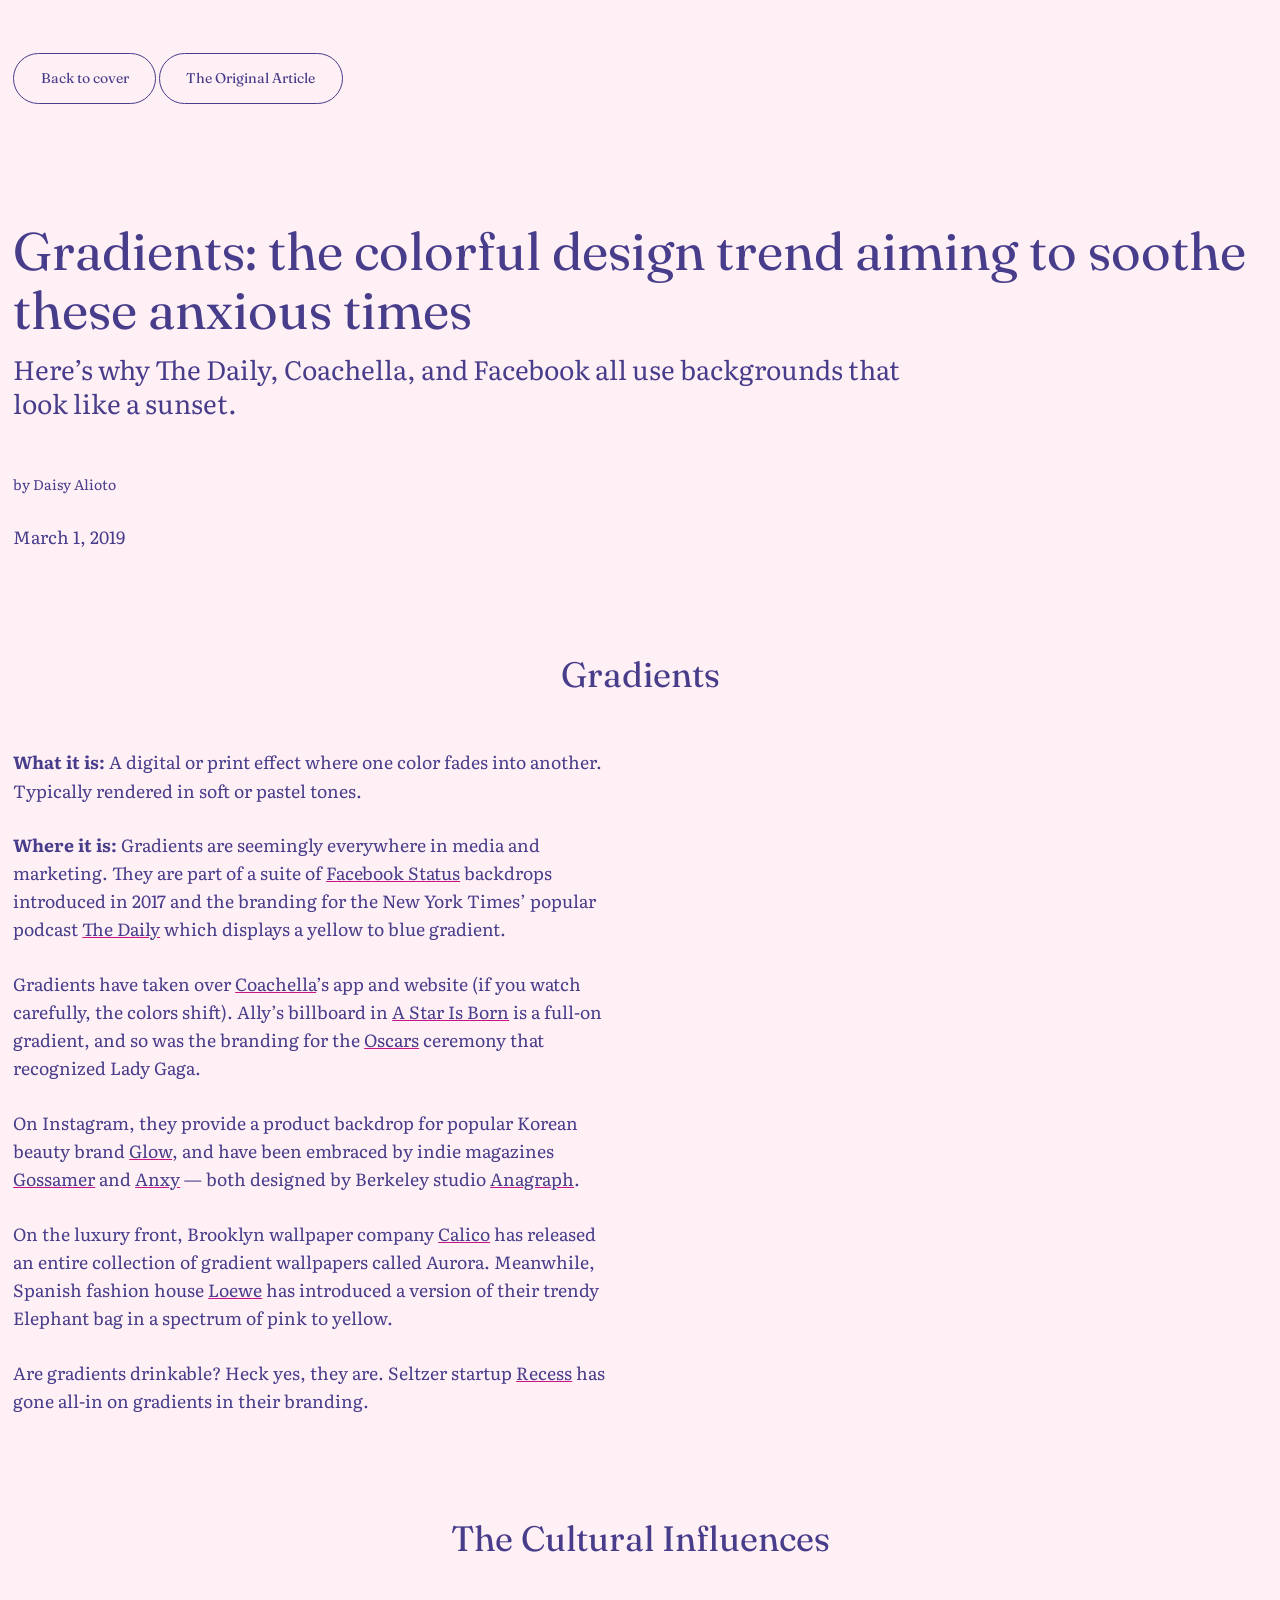
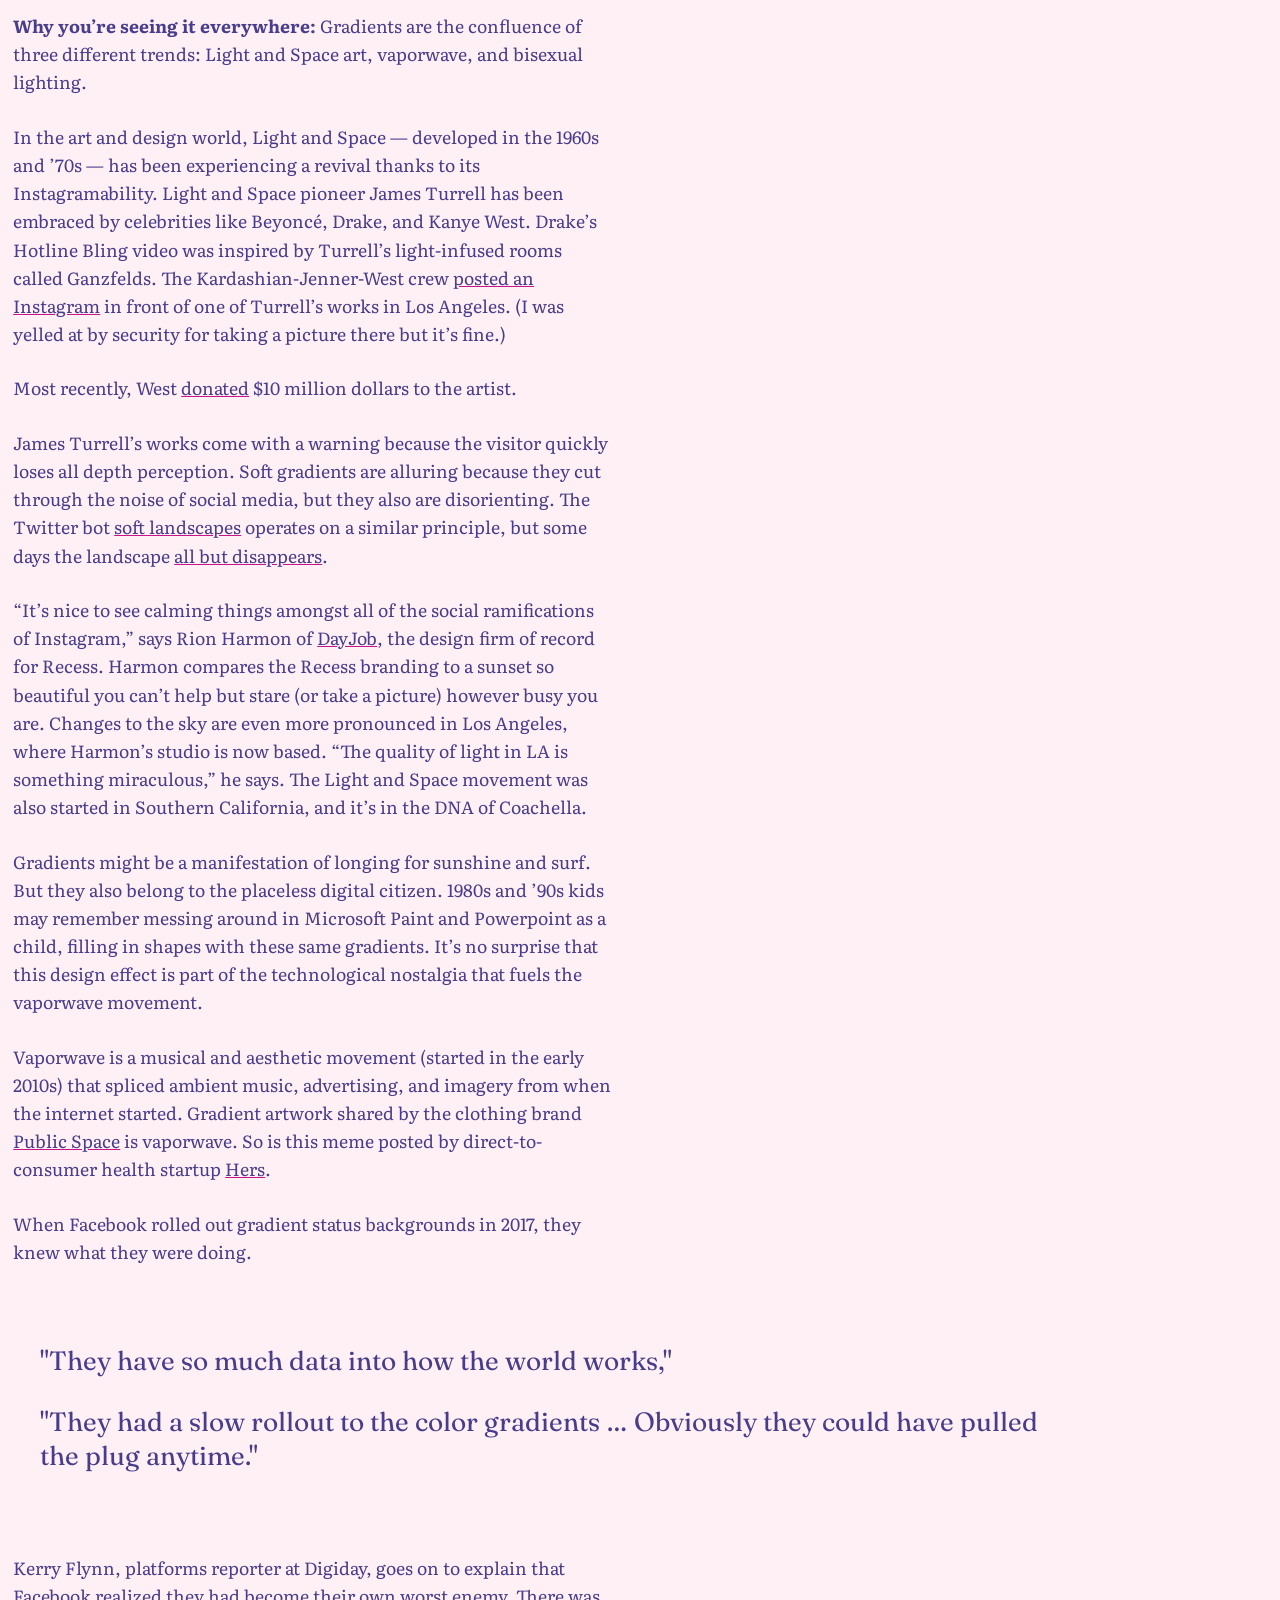
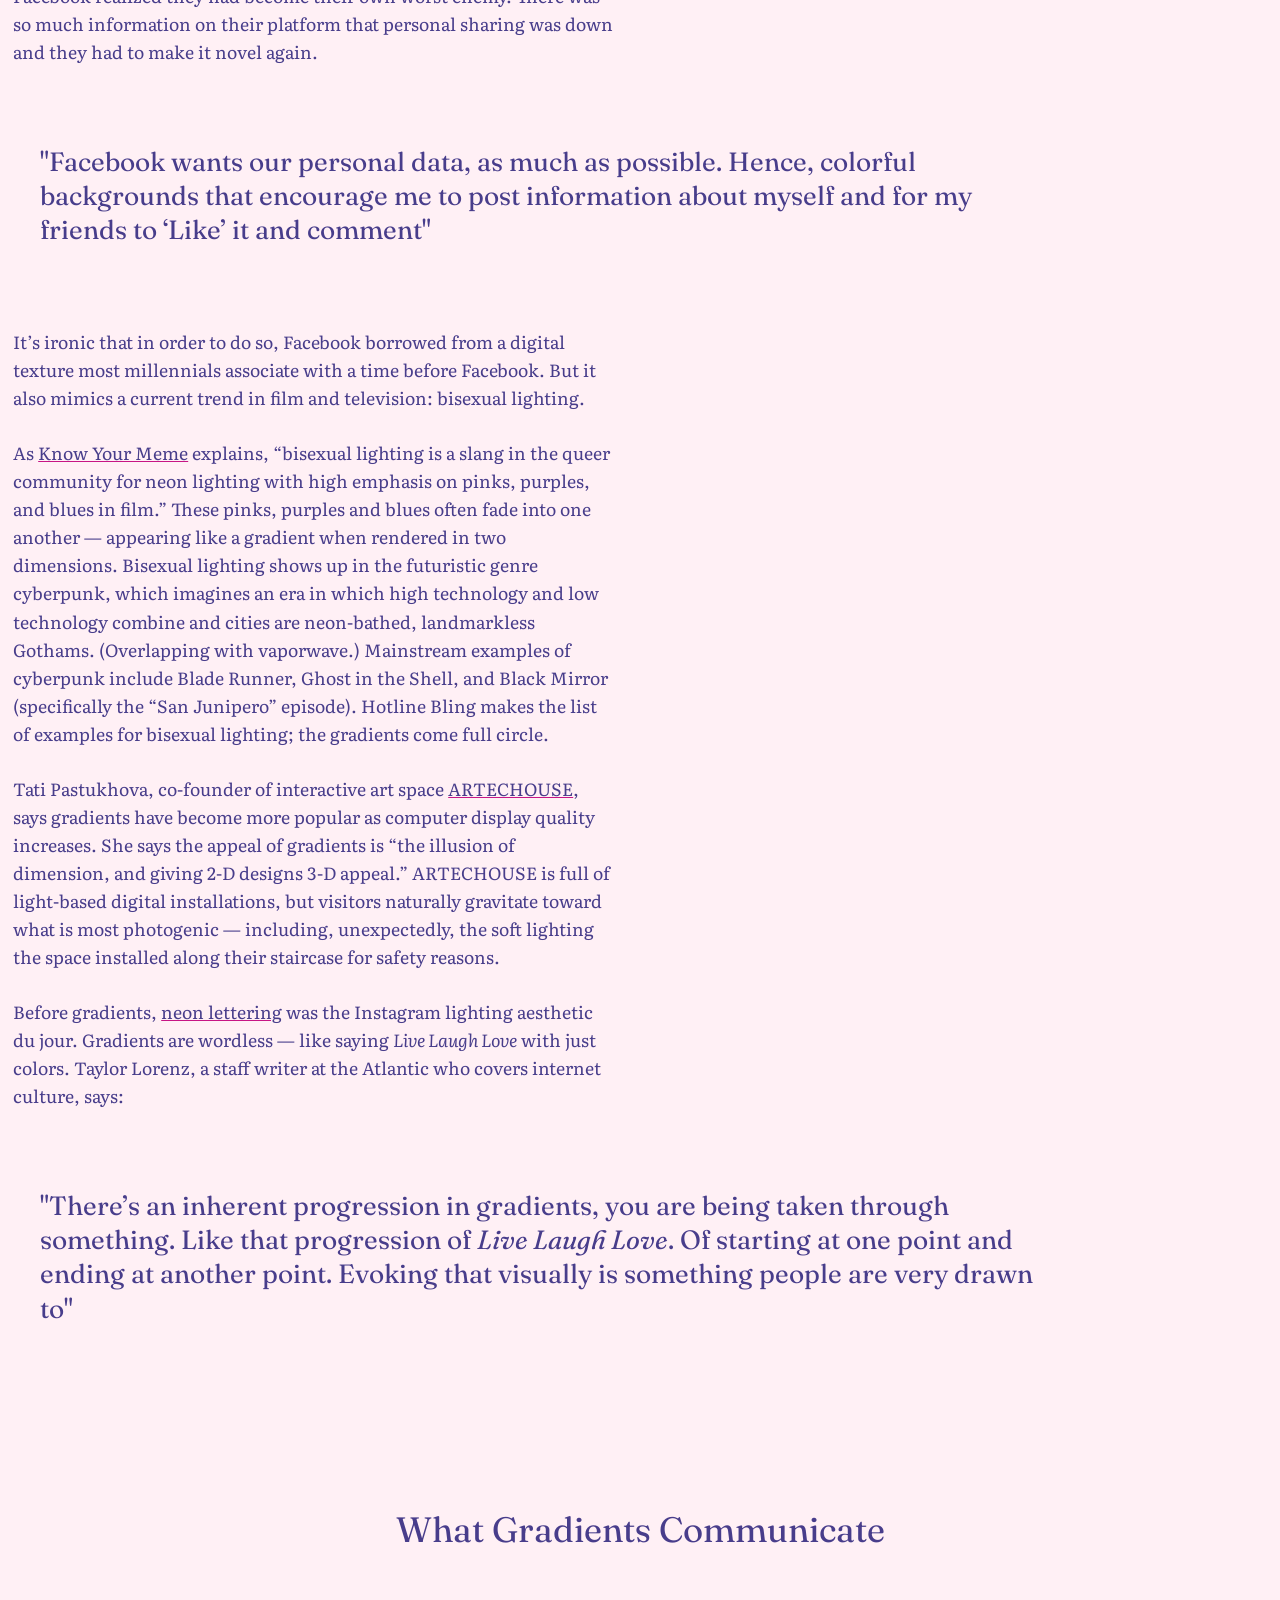
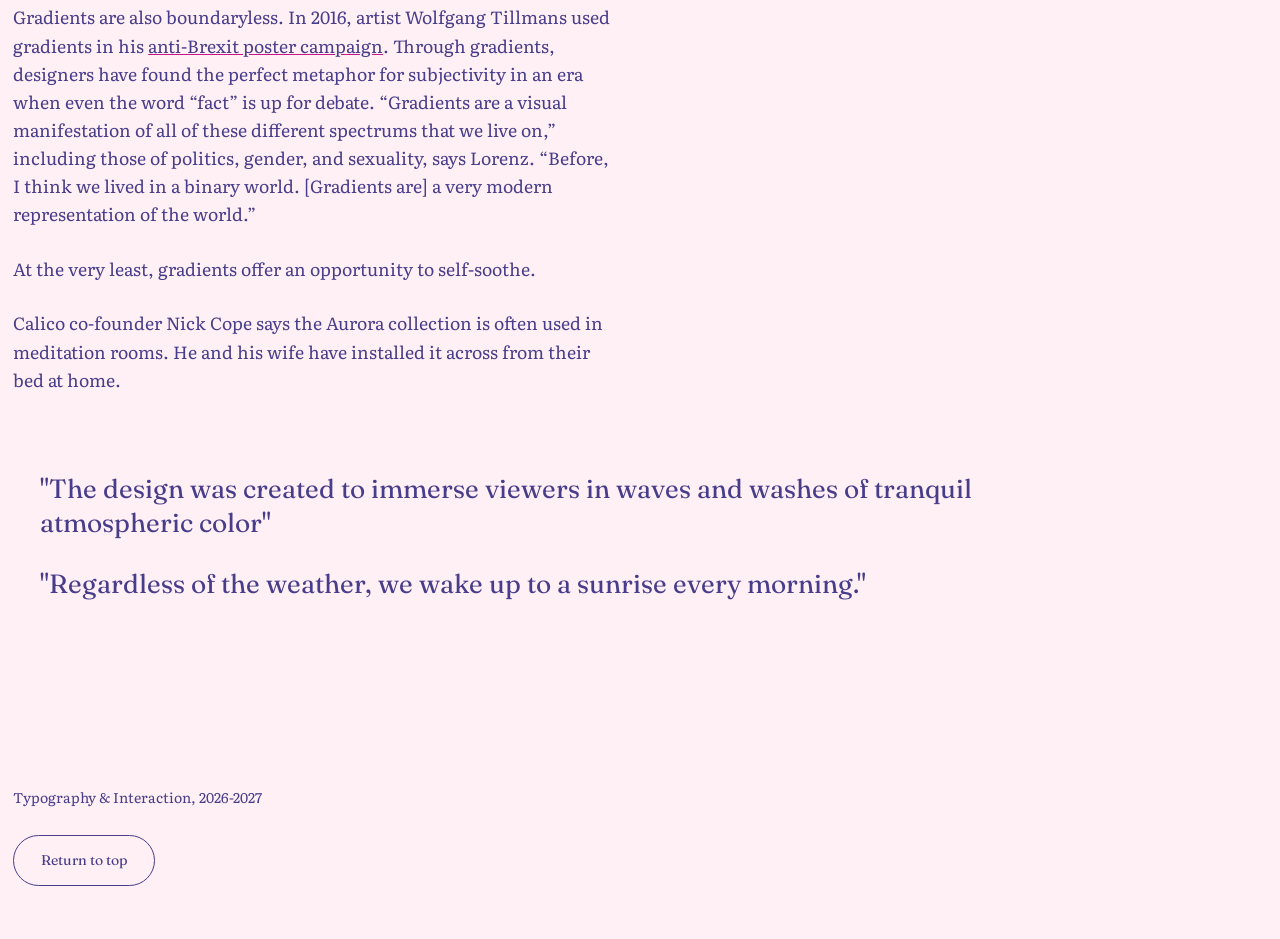
==== direction-1/index.html @ 254a7b3e "styling and added footer into html" ====
<!DOCTYPE html>
<html>
	<head>
		<meta name="viewport" content="width=device-width, initial-scale=1">
		<title>Binding</title>
		<link href="../styles/reset.css" rel="stylesheet">
		<link href="../styles/common.css" rel="stylesheet">
		<link href="style.css" rel="stylesheet">
	</head>
	<body>
		<header>
			<nav>
				<ul>
					<li>
						<a href="../index.html">Back to cover</a>
					</li>
					<li>
						<a href="https://www.vox.com/the-goods/2019/3/1/18241592/gradients-facebook-coachella-daily-fading-pastel-design-trend" class="button">The Original Article</a>
					</li>
				</ul>
			</nav>
		</header>
		<main>
			<!-- The reading I selected -->
			<article id="gradients">
				<header>
					<hgroup>
						<h1>Gradients: the colorful design trend aiming to soothe these anxious times</h1>
						<p class="subtitle">Here’s why The Daily, Coachella, and Facebook all use backgrounds that look like a sunset.</p>
						<p>by Daisy Alioto</p>
						<time datetime="2019-03-01">March 1, 2019</time>
					</hgroup>
				</header>

				<section>
					<h3>Gradients</h3>

					<p><strong>What it is:</strong> A digital or print effect where one color fades into another. Typically rendered in soft or pastel tones.</p>

					<p><strong>Where it is:</strong> Gradients are seemingly everywhere in media and marketing. They are part of a suite of <a href="https://mashable.com/2017/03/31/facebook-color-statuses/#B10PP5QhZqqm">Facebook Status</a> backdrops introduced in 2017 and the branding for the New York Times’ popular podcast <a href="https://www.nytimes.com/column/the-daily">The Daily</a> which displays a yellow to blue gradient.</p>

					<p>Gradients have taken over <a href="https://www.coachella.com/">Coachella</a>’s app and website (if you watch carefully, the colors shift). Ally’s billboard in <a href="https://www.indiewire.com/2019/01/ally-billboard-los-angeles-a-star-is-born-gaga-1202032275/">A Star Is Born</a> is a full-on gradient, and so was the branding for the <a href="https://www.newscaststudio.com/2019/02/25/oscars-2019-key-art-design/">Oscars</a> ceremony that recognized Lady Gaga.</p>

					<p>On Instagram, they provide a product backdrop for popular Korean beauty brand <a href="https://www.instagram.com/p/BsgJmzkAnZ7/">Glow</a>, and have been embraced by indie magazines <a href="https://www.instagram.com/p/BhDRYOFF7KU/">Gossamer</a> and <a href="https://www.instagram.com/p/Br6GJIuBA8M/">Anxy</a> — both designed by Berkeley studio <a href="https://www.anagraph.com/">Anagraph</a>.</p>

					<p>On the luxury front, Brooklyn wallpaper company <a href="https://calicowallpaper.com/collection/aurora/">Calico</a> has released an entire collection of gradient wallpapers called Aurora. Meanwhile, Spanish fashion house <a href="https://www.loewe.com/usa/en/women/bags/elephant-spray-mini-bag/199.12YM93-9074.html?cgid=w_bags#iscroll=1">Loewe</a>  has introduced a version of their trendy Elephant bag in a spectrum of pink to yellow.</p>

					<p>Are gradients drinkable? Heck yes, they are. Seltzer startup <a href="https://www.takearecess.com/">Recess</a>  has gone all-in on gradients in their branding.</p>

				</section>

				<section>
					<h3>The Cultural Influences</h3>

					<p><strong>Why you’re seeing it everywhere:</strong> Gradients are the confluence of three different trends: Light and Space art, vaporwave, and bisexual lighting.</p>

					<p>In the art and design world, Light and Space — developed in the 1960s and ’70s — has been experiencing a revival thanks to its Instagramability. Light and Space pioneer James Turrell has been embraced by celebrities like Beyoncé, Drake, and Kanye West. Drake’s Hotline Bling video was inspired by Turrell’s light-infused rooms called Ganzfelds. The Kardashian-Jenner-West crew <a href="https://www.instagram.com/p/BDvhvleG-DA/">posted an Instagram</a> in front of one of Turrell’s works in Los Angeles. (I was yelled at by security for taking a picture there but it’s fine.)</p>

					<p>Most recently, West <a href="https://www.dazeddigital.com/art-photography/article/42951/1/artist-james-turrell-reasons-beyonce-drake-kanye-loves-roden-crater-project">donated</a> $10 million dollars to the artist.</p>

					<p>James Turrell’s works come with a warning because the visitor quickly loses all depth perception. Soft gradients are alluring because they cut through the noise of social media, but they also are disorienting. The Twitter bot <a href="https://twitter.com/softlandscapes">soft landscapes</a> operates on a similar principle, but some days the landscape <a href="https://twitter.com/softlandscapes/status/1095486321475362819">all but disappears</a>.</p>

					<p><q>It’s nice to see calming things amongst all of the social ramifications of Instagram,</q> says Rion Harmon of <a href="https://dayjob.work/">DayJob</a>, the design firm of record for Recess. Harmon compares the Recess branding to a sunset so beautiful you can’t help but stare (or take a picture) however busy you are. Changes to the sky are even more pronounced in Los Angeles, where Harmon’s studio is now based. <q>The quality of light in LA is something miraculous,</q> he says. The Light and Space movement was also started in Southern California, and it’s in the DNA of Coachella.</p>

					<p>Gradients might be a manifestation of longing for sunshine and surf. But they also belong to the placeless digital citizen. 1980s and ’90s kids may remember messing around in Microsoft Paint and Powerpoint as a child, filling in shapes with these same gradients. It’s no surprise that this design effect is part of the technological nostalgia that fuels the vaporwave movement.</p>

					<p>Vaporwave is a musical and aesthetic movement (started in the early 2010s) that spliced ambient music, advertising, and imagery from when the internet started. Gradient artwork shared by the clothing brand <a href="https://www.instagram.com/p/Bg8gT6jgopM/">Public Space</a>  is vaporwave. So is this meme posted by direct-to-consumer health startup <a href="https://www.instagram.com/p/Bs1HJ74n02k/">Hers</a>.</p>

					<p>When Facebook rolled out gradient status backgrounds in 2017, they knew what they were doing.</p>

					<blockquote>
						<p>"They have so much data into how the world works,"</p>
						<p>"They had a slow rollout to the color gradients … Obviously they could have pulled the plug anytime."</p>
					</blockquote>

					<p>Kerry Flynn, platforms reporter at Digiday, goes on to explain that Facebook realized they had become their own worst enemy. There was so much information on their platform that personal sharing was down and they had to make it novel again.</p>

					<blockquote>
						<p>"Facebook wants our personal data, as much as possible. Hence, colorful backgrounds that encourage me to post information about myself and for my friends to ‘Like’ it and comment"</p>
					</blockquote>

					<p>It’s ironic that in order to do so, Facebook borrowed from a digital texture most millennials associate with a time before Facebook. But it also mimics a current trend in film and television: bisexual lighting.</p>

					<p>As <a href="https://knowyourmeme.com/memes/bisexual-lighting">Know Your Meme</a> explains, <q>bisexual lighting is a slang in the queer community for neon lighting with high emphasis on pinks, purples, and blues in film.</q> These pinks, purples and blues often fade into one another — appearing like a gradient when rendered in two dimensions. Bisexual lighting shows up in the futuristic genre cyberpunk, which imagines an era in which high technology and low technology combine and cities are neon-bathed, landmarkless Gothams. (Overlapping with vaporwave.) Mainstream examples of cyberpunk include Blade Runner, Ghost in the Shell, and Black Mirror (specifically the <q>San Junipero</q> episode). Hotline Bling makes the list of examples for bisexual lighting; the gradients come full circle.</p>

					<p>Tati Pastukhova, co-founder of interactive art space <a href="https://www.artechouse.com/">ARTECHOUSE</a>, says gradients have become more popular as computer display quality increases. She says the appeal of gradients is <q>the illusion of dimension, and giving 2-D designs 3-D appeal.</q> ARTECHOUSE is full of light-based digital installations, but visitors naturally gravitate toward what is most photogenic — including, unexpectedly, the soft lighting the space installed along their staircase for safety reasons.</p>

					<p>Before gradients, <a href="https://www.nytimes.com/2017/10/13/style/neon-is-back.html">neon lettering</a> was the Instagram lighting aesthetic du jour. Gradients are wordless — like saying <em>Live Laugh Love</em> with just colors. Taylor Lorenz, a staff writer at the Atlantic who covers internet culture, says:</p>

					<blockquote>
					<p>"There’s an inherent progression in gradients, you are being taken through something. Like that progression of <em>Live Laugh Love</em>. Of starting at one point and ending at another point. Evoking that visually is something people are very drawn to"</p>
					</blockquote>
				</section>

				<section>
					<h3>What Gradients Communicate</h3>

					<p>Gradients are also boundaryless. In 2016, artist Wolfgang Tillmans used gradients in his <a href="https://www.dezeen.com/2016/04/26/wolfgang-tillmans-eu-referendum-posters-anti-brexit-campaign-uk-remain/">anti-Brexit poster campaign</a>. Through gradients, designers have found the perfect metaphor for subjectivity in an era when even the word <q>fact</q> is up for debate. <q>Gradients are a visual manifestation of all of these different spectrums that we live on,</q> including those of politics, gender, and sexuality, says Lorenz. <q>Before, I think we lived in a binary world. [Gradients are] a very modern representation of the world.</q></p>

					<p>At the very least, gradients offer an opportunity to self-soothe.</p>

					<p>Calico co-founder Nick Cope says the Aurora collection is often used in meditation rooms. He and his wife have installed it across from their bed at home.</p>

					<blockquote>
						<p>"The design was created to immerse viewers in waves and washes of tranquil atmospheric color"</p>
						<p>"Regardless of the weather, we wake up to a sunrise every morning."</p>
					</blockquote>
				</section>
			</article>
		</main>

		<footer>
			<p>Typography & Interaction, 2026-2027</p>
			<a href="#" class="button">Return to top</a>
			<!--From Michael's example + searched to make sure it will just take user back to the top without an extra id -->
		</footer>

	</body>
</html>
---- styles/common.css ----
body{
}
---- direction-1/style.css ----
@import url('https://fonts.googleapis.com/css2?family=Fraunces:opsz,wght@9..144,100..900&family=Literata:ital,opsz,wght@0,7..72,300..700;1,7..72,300..700&display=swap');
:root{
/* Text sizes */
	--text-body: 1.1rem;
	--text-sm: calc(var(--text-body) * 0.8);
	--text-md: calc(var(--text-body) * 1.5);
	--text-h2: calc(var(--text-body) * 2);
	--text-h1: calc(var(--text-body) * 3);

/* Spacing */
	--space-md: calc(var(--text-body) * 1.5);
	--space-sm: calc(var(--space-md) / 2);
	--space-lg: calc(var(--space-md) * 2);
	--space-xl: calc(var(--space-md) * 4);

/* Colours */
	--color-bg: lavenderblush;
	--color-main: darkslateblue;
	--color-accent: mediumvioletred;
	--color-soft: pink;

/* Fonts */
	--font-heading: "Fraunces", serif;
	--font-body: "Literata", serif;

	--text-width: 60ch;
}

body{
	font-family: var(--font-body);
	font-size: var(--text-body);
	color: var(--color-main);
	background-color: var(--color-bg);
	padding-block: var(--space-lg);
	padding-inline: var(--space-sm);
	line-height: 1.6;
}

h1, h2, h3 {
	font-family: var(--font-heading);
	line-height: 1.1;
}

h1 {
	font-size: var(--text-h1);
}

h2 {
	font-size: var(--text-h2);
	margin-block-end: var(--space-md);
}

/* Section headings */
h3 {
	font-size: var(--text-h2);
	text-align: center;
	margin-block: var(--space-xl) var(--space-lg);
}

/* Body text */
p {
	max-inline-size: var(--text-width);
	margin-block-end: var(--space-md);
}

a {
	color: var(--color-main);
	text-decoration: underline;
	text-decoration-color: var(--color-accent);
}

strong {
    font-weight: bold;
}

em {
	font-style: italic;
}

/* Nav and footer links: outlined buttons */
nav a,
footer a {
	display: inline-block;
	font-family: var(--font-heading);
	font-size: var(--text-sm);
	text-decoration: none;
	padding-block: var(--space-sm);
	padding-inline: var(--space-md);
	border: calc(var(--space-sm) / 8) solid var(--color-main);
	border-radius: var(--space-lg);

	&:hover {
		background-color: var(--color-soft);
	}
}

/* Top nav */
body > header {
	font-size: var(--text-sm);
	margin-block-end: var(--space-xl);

		ul {
			list-style: none;
		}

		li {
			display: inline-block;
			margin-block-end: var(--space-sm);
			margin-block-end: var(--space-sm);
		}
}

/* Article title section */
article > header {
	margin-block-end: var(--space-xl);

	p {
		font-size: var(--text-sm);
	}

	.subtitle {
		font-size: var(--text-md);
		line-height: 1.3;
		margin-block-start: var(--space-sm);
		margin-block-end: var(--space-lg);
	}
}

blockquote {
	font-family: var(--font-heading);
	font-size: var(--text-md);
	line-height: 1.3;
	padding-block: var(--space-lg);
	padding-inline: var(--space-md);
}

footer {
	margin-block-start: var(--space-xl);
	font-size: var(--text-sm);
}
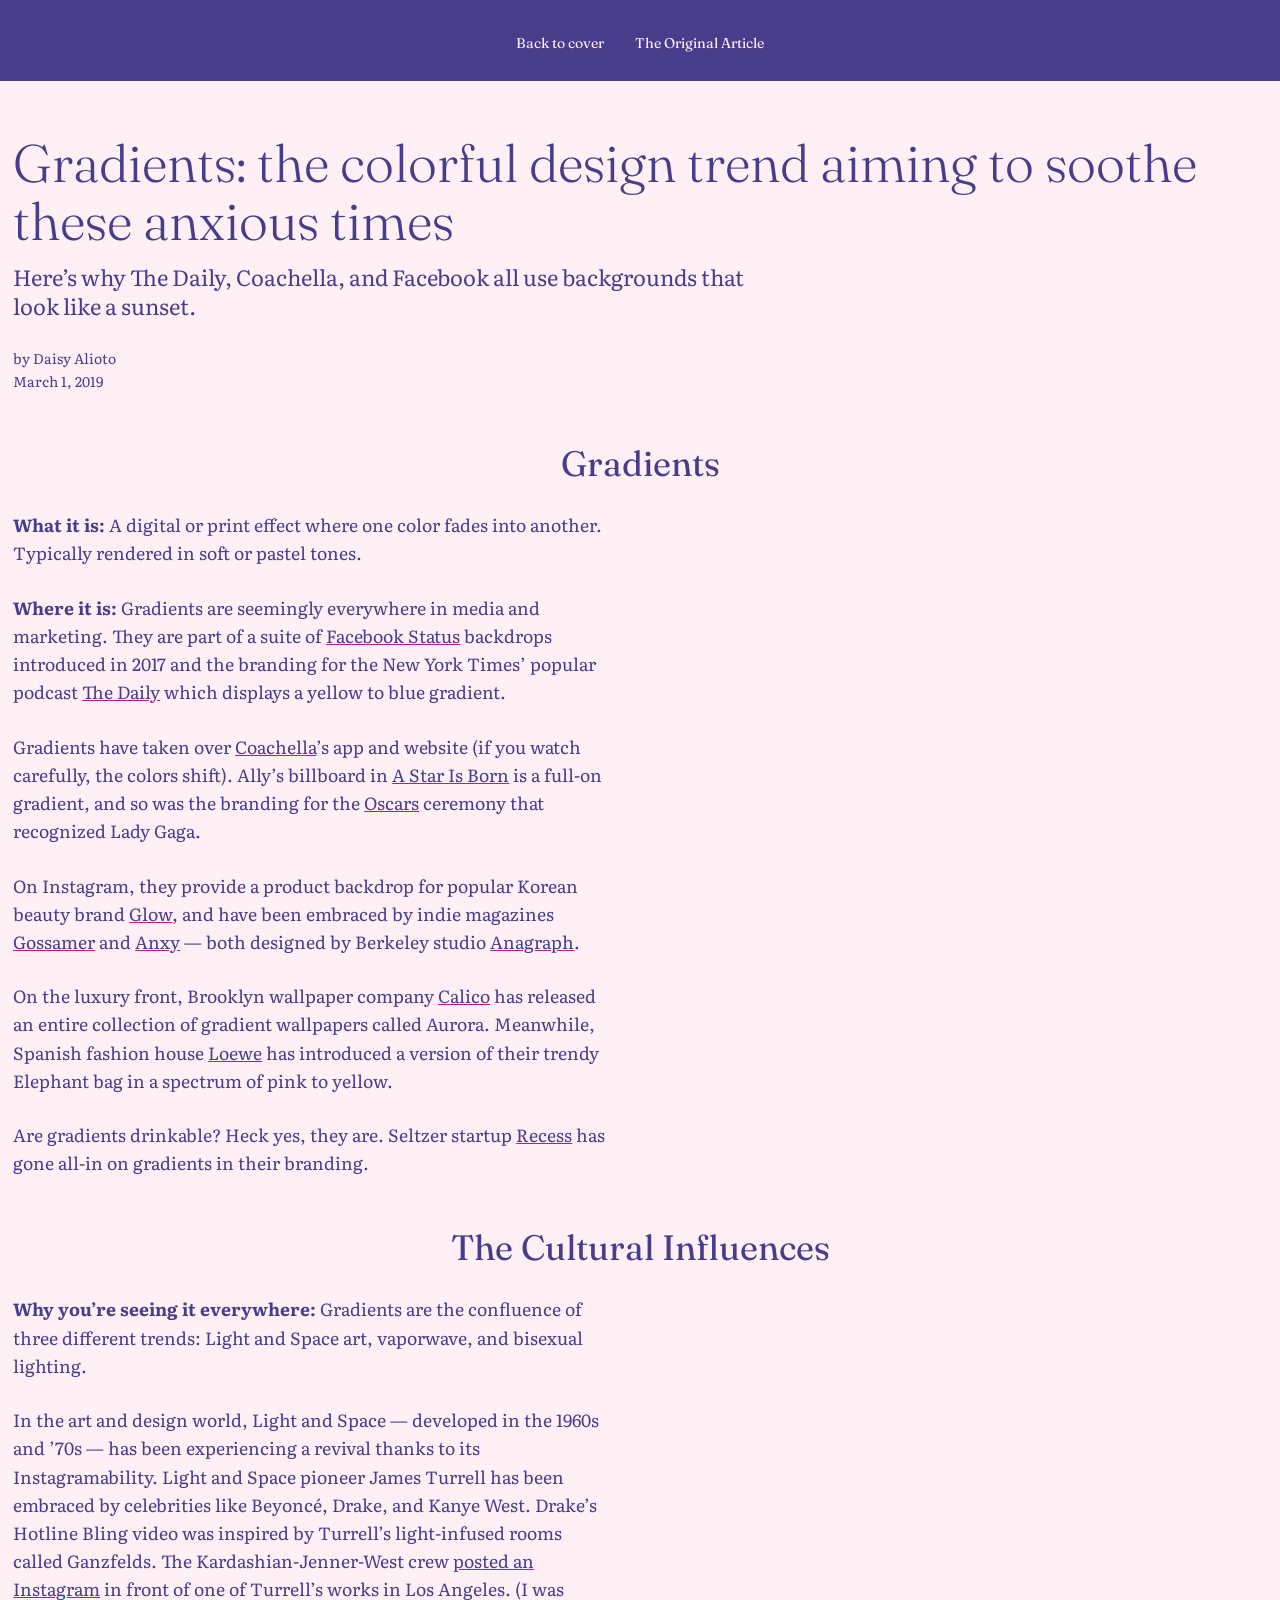
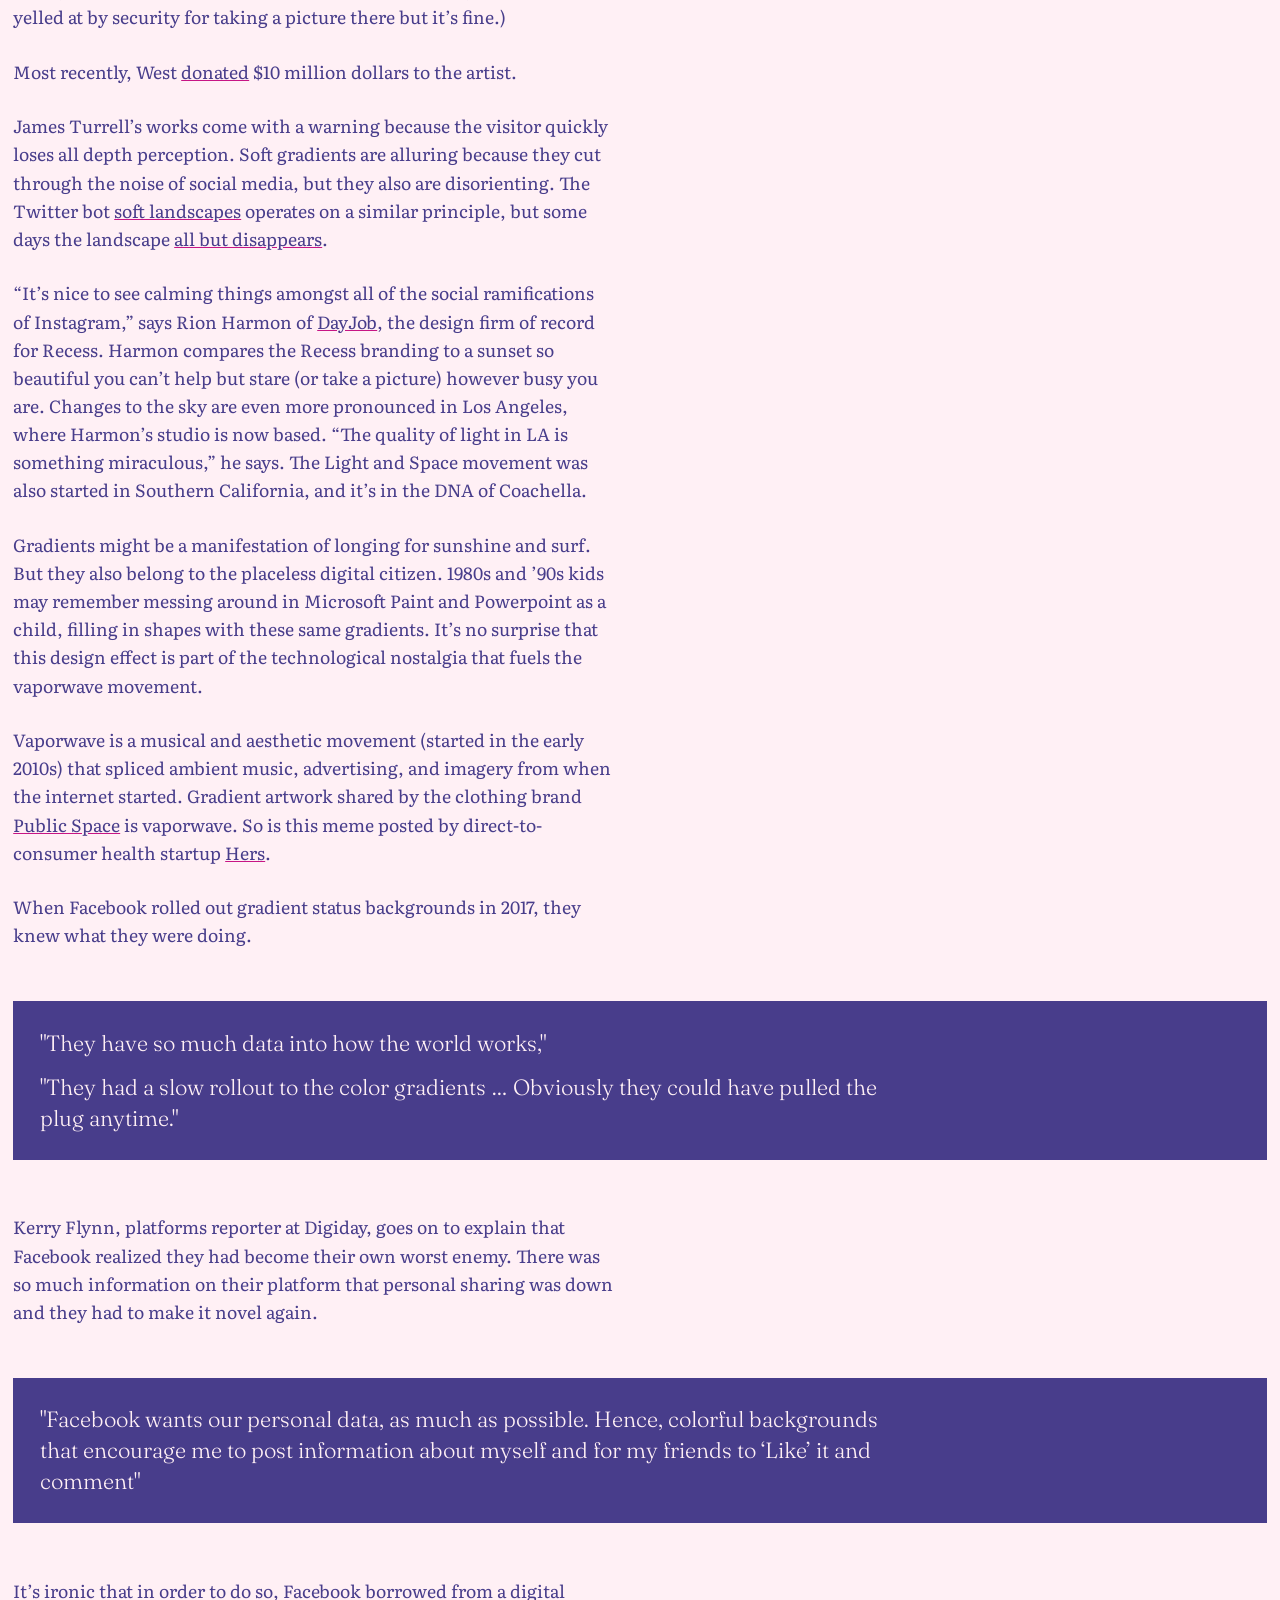
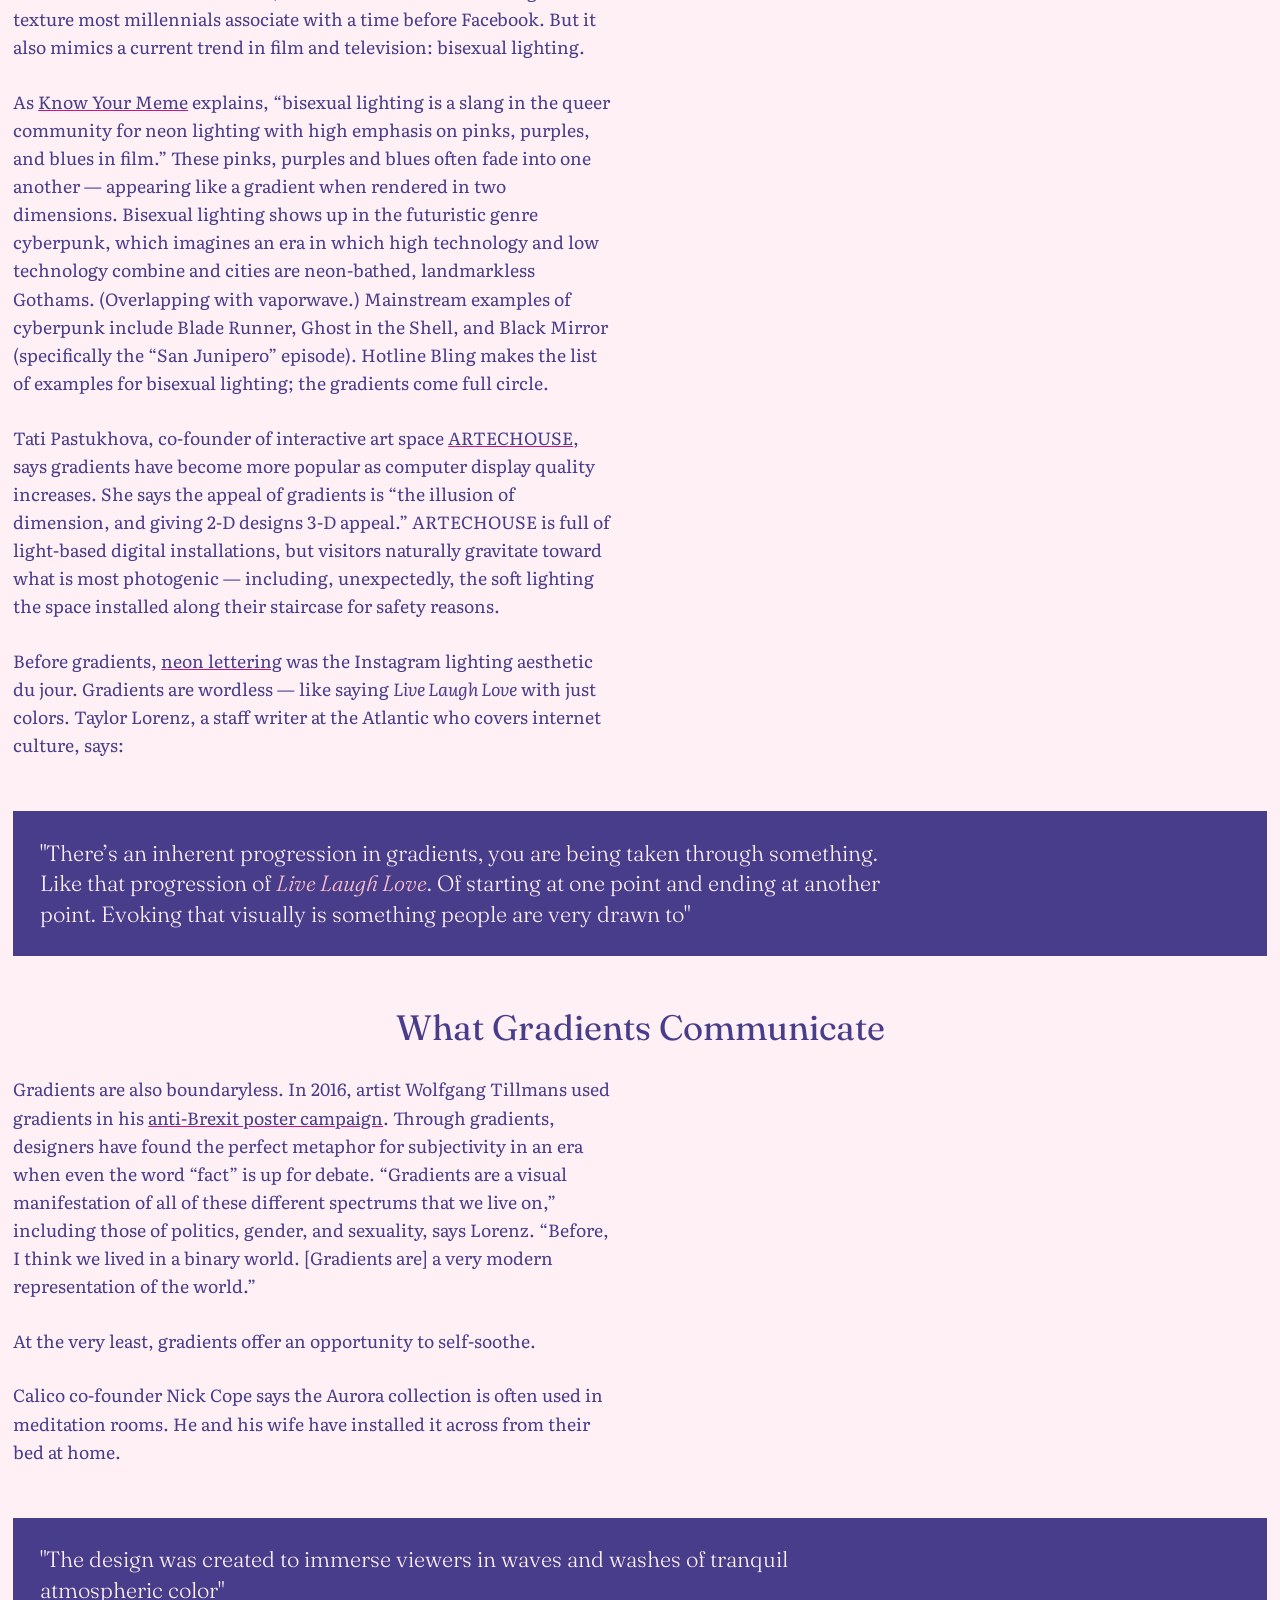
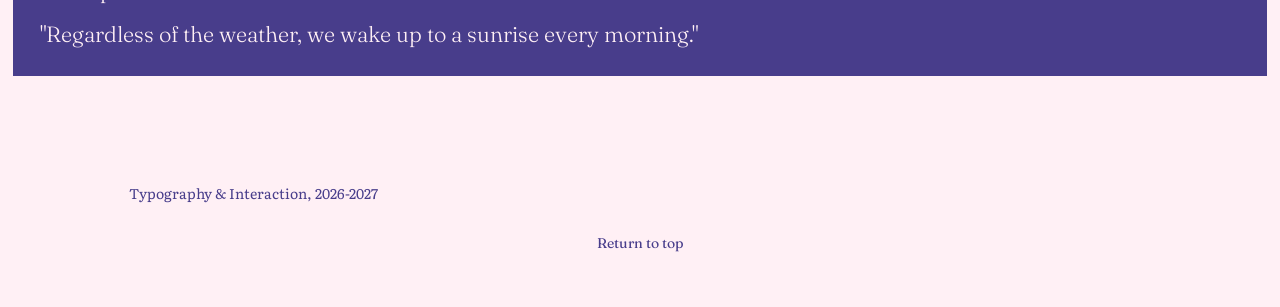
==== commit d46abdb6: "fixing" ====
--- a/direction-1/index.html
+++ b/direction-1/index.html
@@ -33,7 +33,7 @@
 				</header>
 
 				<section>
-					<h3>Gradients</h3>
+					<h2>Gradients</h2>
 
 					<p><strong>What it is:</strong> A digital or print effect where one color fades into another. Typically rendered in soft or pastel tones.</p>
 
@@ -50,7 +50,7 @@
 				</section>
 
 				<section>
-					<h3>The Cultural Influences</h3>
+					<h2>The Cultural Influences</h2>
 
 					<p><strong>Why you’re seeing it everywhere:</strong> Gradients are the confluence of three different trends: Light and Space art, vaporwave, and bisexual lighting.</p>
 
@@ -93,7 +93,7 @@
 				</section>
 
 				<section>
-					<h3>What Gradients Communicate</h3>
+					<h2>What Gradients Communicate</h2>
 
 					<p>Gradients are also boundaryless. In 2016, artist Wolfgang Tillmans used gradients in his <a href="https://www.dezeen.com/2016/04/26/wolfgang-tillmans-eu-referendum-posters-anti-brexit-campaign-uk-remain/">anti-Brexit poster campaign</a>. Through gradients, designers have found the perfect metaphor for subjectivity in an era when even the word <q>fact</q> is up for debate. <q>Gradients are a visual manifestation of all of these different spectrums that we live on,</q> including those of politics, gender, and sexuality, says Lorenz. <q>Before, I think we lived in a binary world. [Gradients are] a very modern representation of the world.</q></p>
 
--- a/direction-1/style.css
+++ b/direction-1/style.css
@@ -1,15 +1,18 @@
 @import url('https://fonts.googleapis.com/css2?family=Fraunces:opsz,wght@9..144,100..900&family=Literata:ital,opsz,wght@0,7..72,300..700;1,7..72,300..700&display=swap');
-:root{
+
+:root {
 /* Text sizes */
 	--text-body: 1.1rem;
 	--text-sm: calc(var(--text-body) * 0.8);
-	--text-md: calc(var(--text-body) * 1.5);
+	--text-md: calc(var(--text-body) * 1.25);
+	--text-lg: calc(var(--text-body) * 1.5);
 	--text-h2: calc(var(--text-body) * 2);
 	--text-h1: calc(var(--text-body) * 3);
 
 /* Spacing */
+	--space-xs: calc(var(--space-md) / 4);
+	--space-sm: calc(var(--space-md) / 2);
 	--space-md: calc(var(--text-body) * 1.5);
-	--space-sm: calc(var(--space-md) / 2);
 	--space-lg: calc(var(--space-md) * 2);
 	--space-xl: calc(var(--space-md) * 4);
 
@@ -23,38 +26,41 @@
 	--font-heading: "Fraunces", serif;
 	--font-body: "Literata", serif;
 
+/* Widths */
 	--text-width: 60ch;
 }
 
-body{
+body {
 	font-family: var(--font-body);
 	font-size: var(--text-body);
 	color: var(--color-main);
 	background-color: var(--color-bg);
-	padding-block: var(--space-lg);
-	padding-inline: var(--space-sm);
+	padding-block-end: var(--space-lg);
 	line-height: 1.6;
 }
 
-h1, h2, h3 {
+/* Side margins on the content, so the nav band can run edge to edge */
+main,
+footer {
+	padding-inline: var(--space-sm);
+}
+
+h1, h2 {
 	font-family: var(--font-heading);
 	line-height: 1.1;
 }
 
 h1 {
 	font-size: var(--text-h1);
-}
-
-h2 {
-	font-size: var(--text-h2);
-	margin-block-end: var(--space-md);
+	font-weight: 300;
 }
 
 /* Section headings */
-h3 {
+h2 {
 	font-size: var(--text-h2);
 	text-align: center;
-	margin-block: var(--space-xl) var(--space-lg);
+	margin-block-start: var(--space-lg);
+	margin-block-end: var(--space-md);
 }
 
 /* Body text */
@@ -70,71 +76,96 @@
 }
 
 strong {
-    font-weight: bold;
+	font-weight: bold;
 }
 
 em {
 	font-style: italic;
 }
 
-/* Nav and footer links: outlined buttons */
+/* Nav and footer links */
 nav a,
 footer a {
-	display: inline-block;
 	font-family: var(--font-heading);
 	font-size: var(--text-sm);
 	text-decoration: none;
-	padding-block: var(--space-sm);
-	padding-inline: var(--space-md);
-	border: calc(var(--space-sm) / 8) solid var(--color-main);
-	border-radius: var(--space-lg);
-
-	&:hover {
-		background-color: var(--color-soft);
-	}
 }
 
-/* Top nav */
+/* Top nav: sticky colour band */
 body > header {
-	font-size: var(--text-sm);
-	margin-block-end: var(--space-xl);
+	position: sticky;
+	inset-block-start: 0;
+	text-align: center;
+	color: var(--color-bg);
+	background-color: var(--color-main);
+	padding-block: var(--space-md);
+	padding-inline: var(--space-sm);
+	margin-block-end: var(--space-lg);
 
-		ul {
-			list-style: none;
+	ul {
+		list-style: none;
+	}
+
+	li {
+		display: inline-block;
+		margin-inline: var(--space-sm);
+	}
+
+	a {
+		color: var(--color-bg);
+
+		&:hover {
+			color: var(--color-soft);
 		}
-
-		li {
-			display: inline-block;
-			margin-block-end: var(--space-sm);
-			margin-block-end: var(--space-sm);
-		}
+	}
 }
 
 /* Article title section */
 article > header {
-	margin-block-end: var(--space-xl);
+	margin-block-end: var(--space-lg);
 
-	p {
+	p,
+	time {
+		display: block;
 		font-size: var(--text-sm);
+		margin-block-end: 0;
 	}
 
 	.subtitle {
 		font-size: var(--text-md);
 		line-height: 1.3;
 		margin-block-start: var(--space-sm);
-		margin-block-end: var(--space-lg);
+		margin-block-end: var(--space-md);
 	}
 }
 
+/* Quotes: flipped colours, matching the nav band */
 blockquote {
 	font-family: var(--font-heading);
 	font-size: var(--text-md);
-	line-height: 1.3;
-	padding-block: var(--space-lg);
-	padding-inline: var(--space-md);
+	font-weight: 300;
+	line-height: 1.4;
+	color: var(--color-bg);
+	background-color: var(--color-main);
+	padding: var(--space-md);
+	margin-block: var(--space-lg);
+
+	p {
+		margin-block-end: var(--space-sm);
+	}
+
+	p:last-child {
+		margin-block-end: 0;
+	}
+
+	em {
+		color: var(--color-soft);
+	}
 }
 
+/* Footer */
 footer {
 	margin-block-start: var(--space-xl);
 	font-size: var(--text-sm);
+	text-align: center;
 }
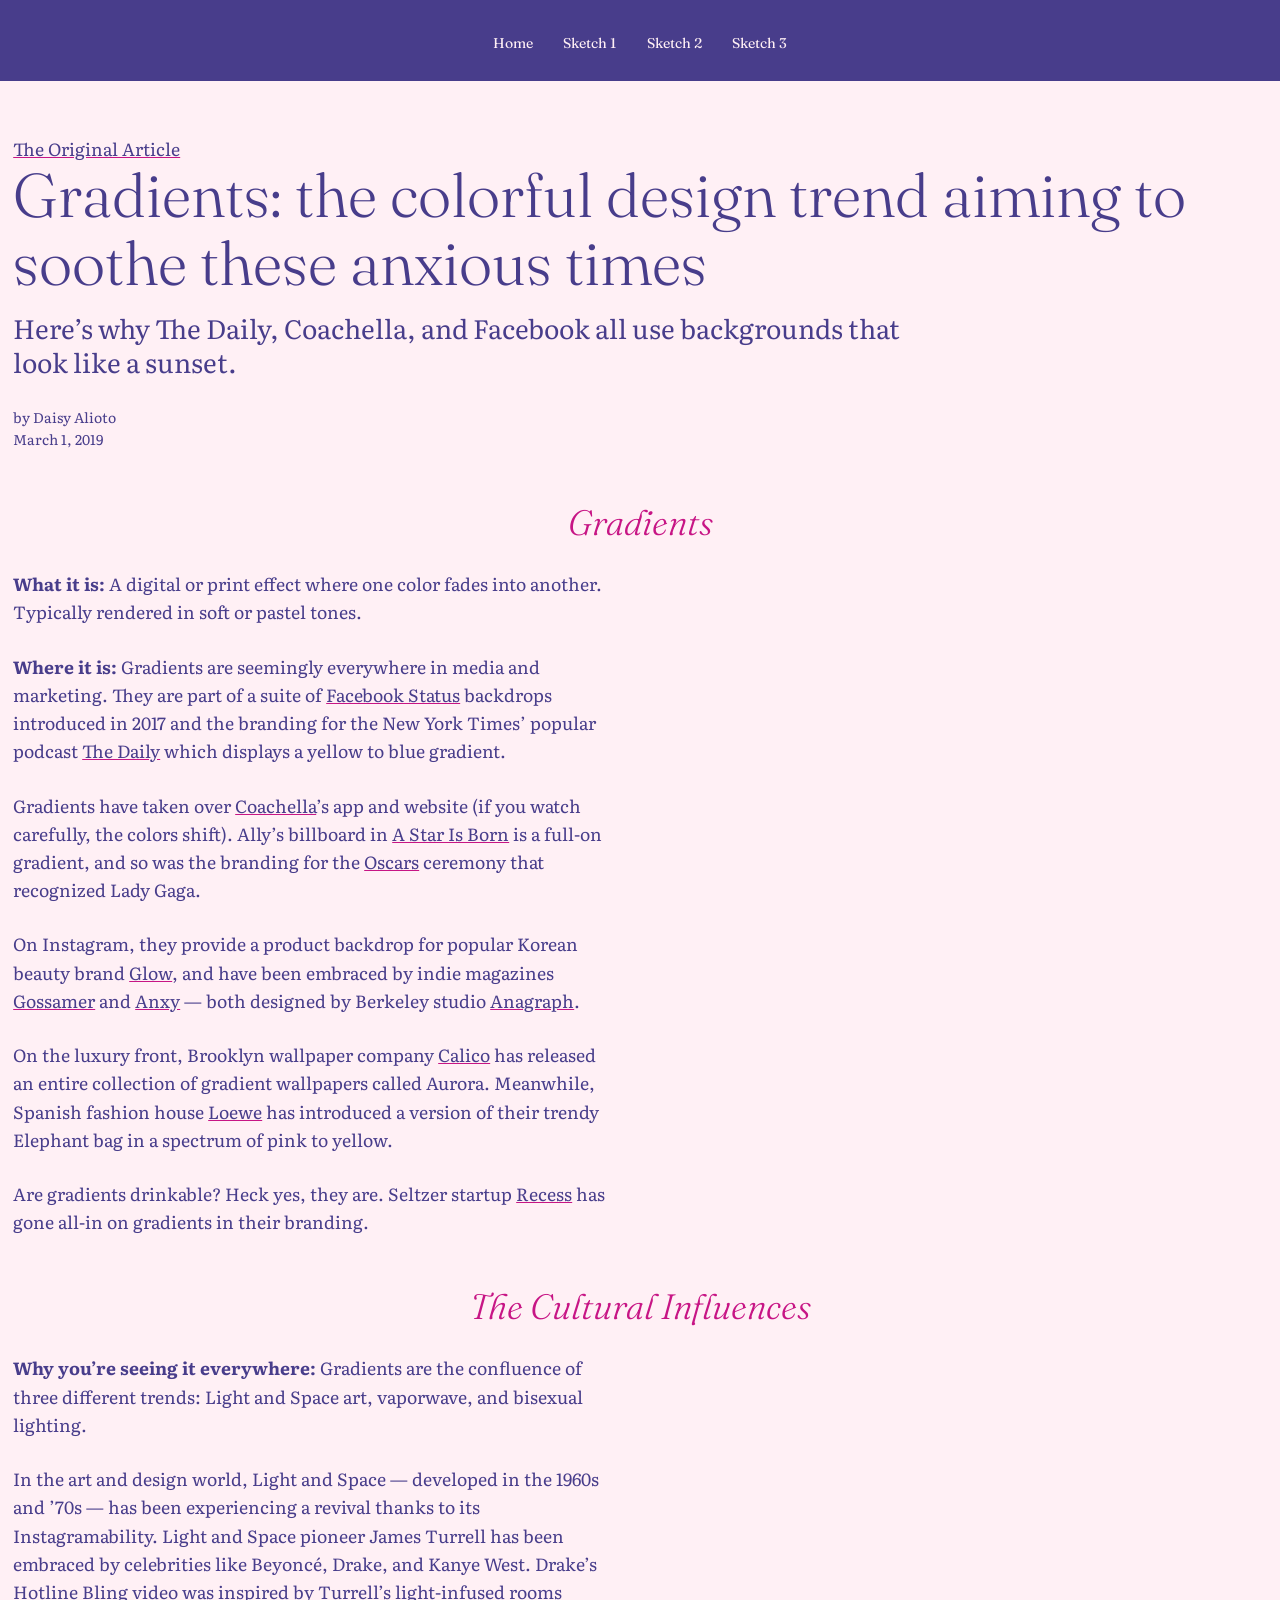
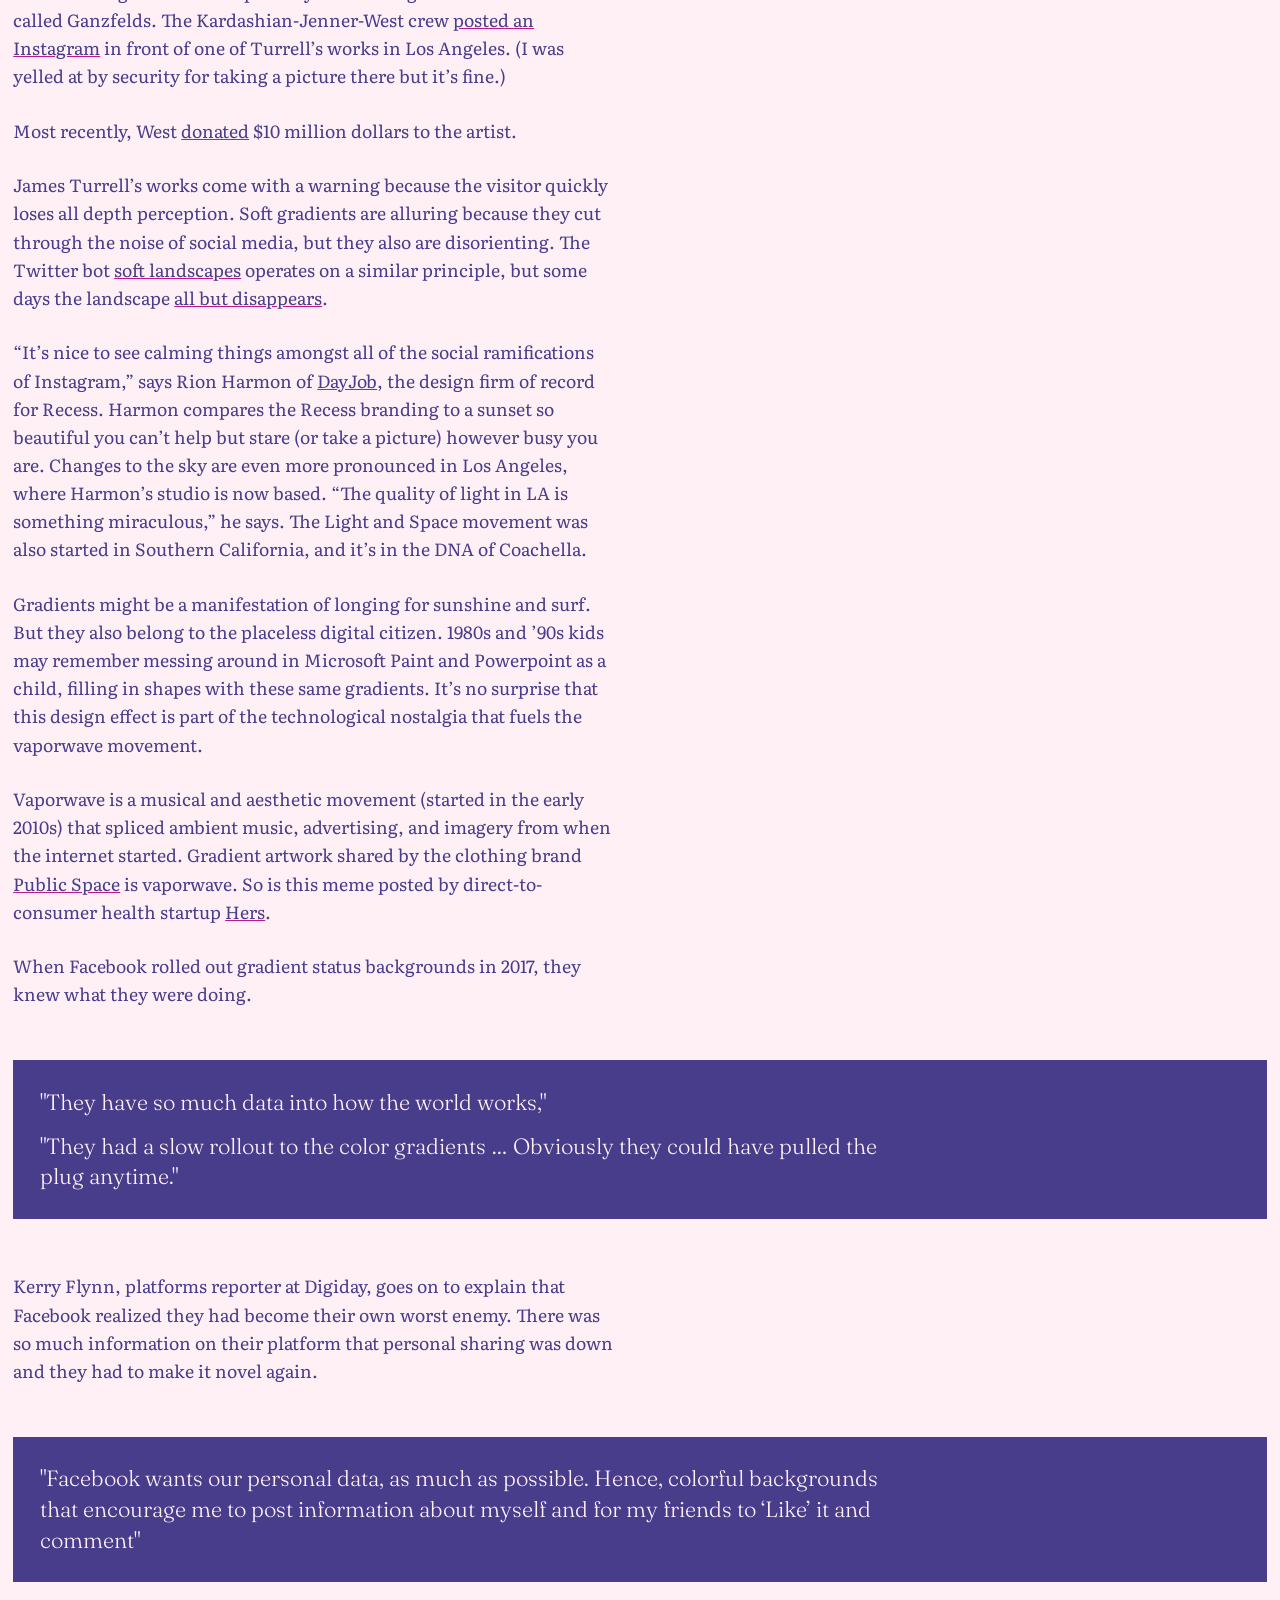
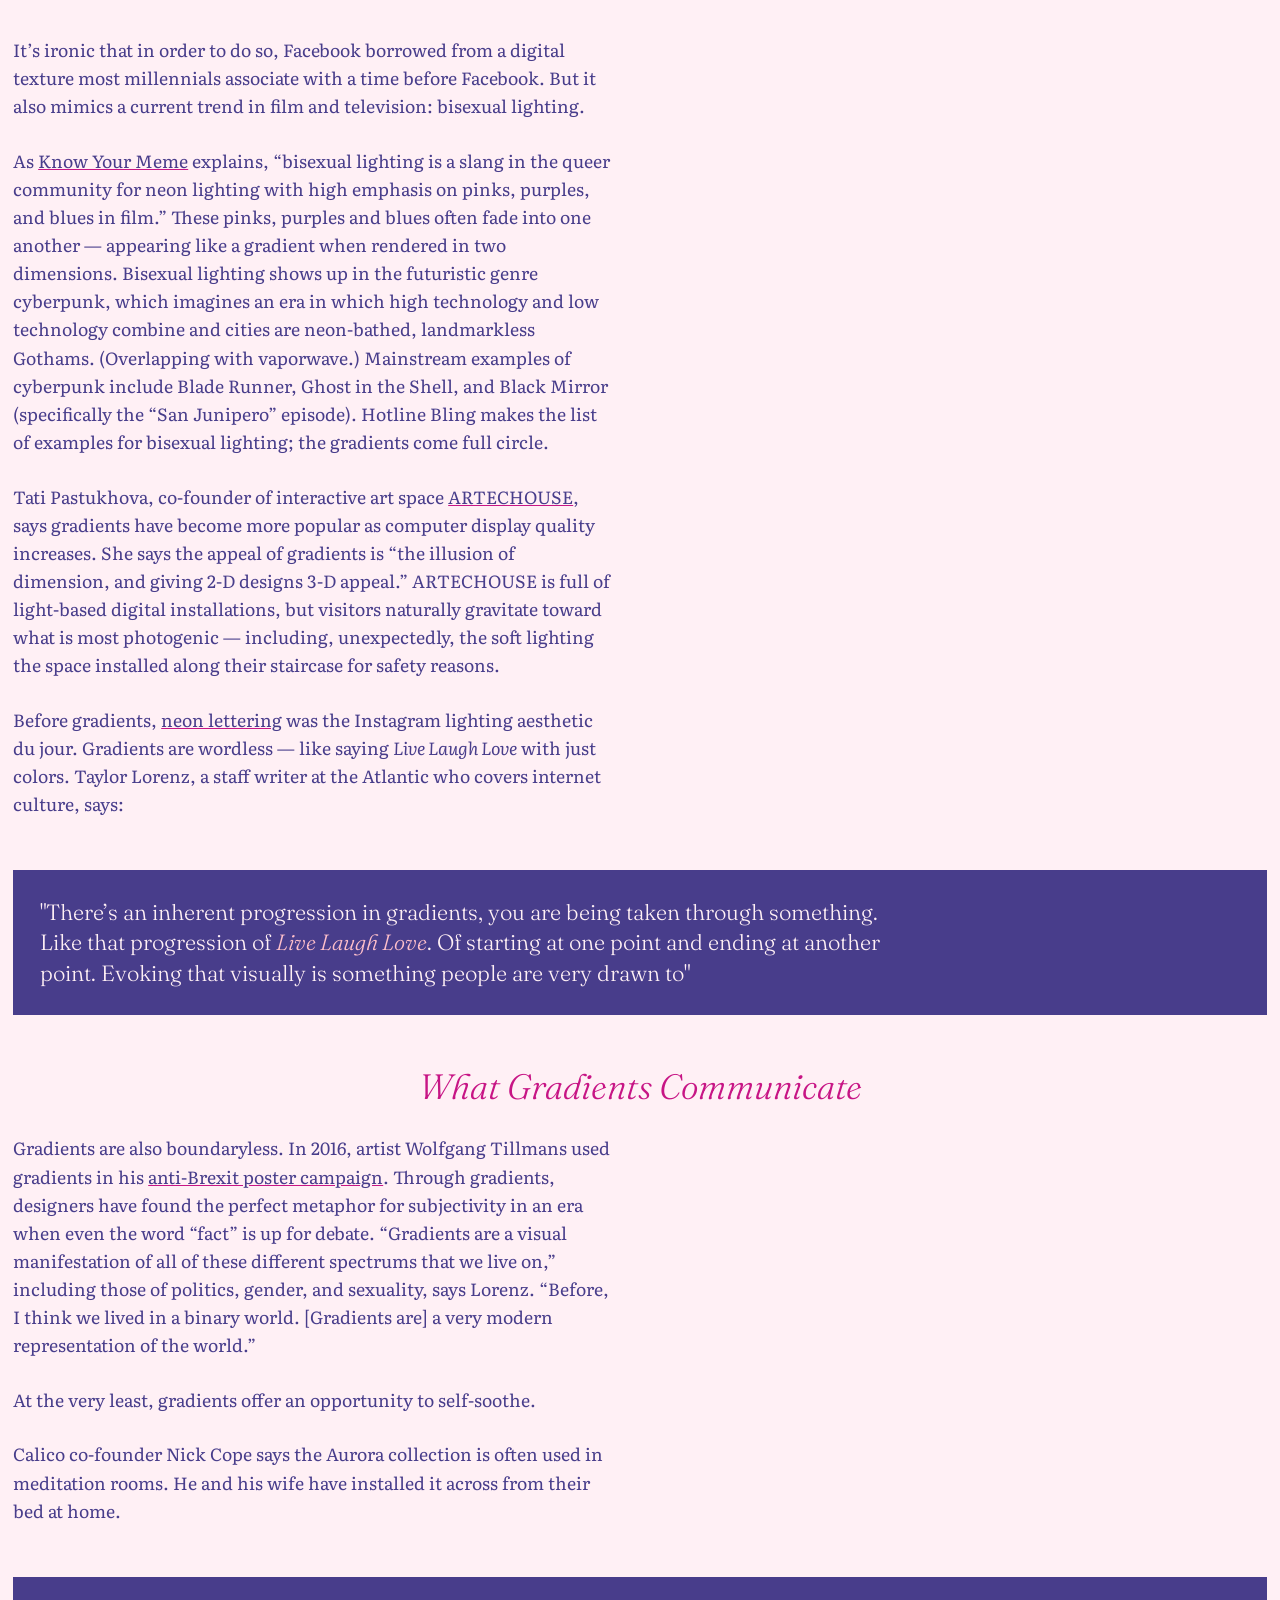
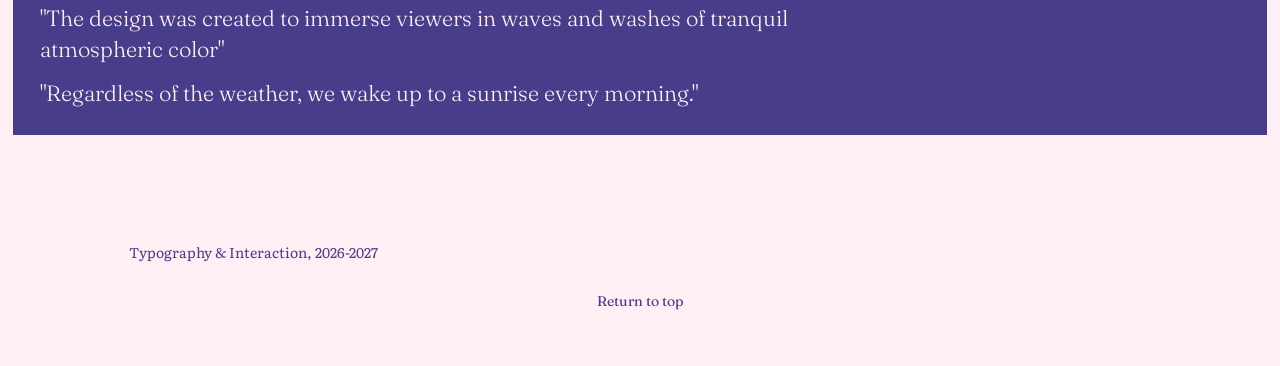
==== commit 8cec0570: "adjusting nav in html" ====
--- a/direction-1/index.html
+++ b/direction-1/index.html
@@ -12,10 +12,16 @@
 			<nav>
 				<ul>
 					<li>
-						<a href="../index.html">Back to cover</a>
+						<a href="../index.html">Home</a>
 					</li>
 					<li>
-						<a href="https://www.vox.com/the-goods/2019/3/1/18241592/gradients-facebook-coachella-daily-fading-pastel-design-trend" class="button">The Original Article</a>
+						<a href="../direction-1/index.html">Sketch 1</a>
+					</li>
+					<li>
+						<a href="../direction-2/index.html">Sketch 2</a>
+					</li>
+					<li>
+						<a href="../direction-3/index.html">Sketch 3</a>
 					</li>
 				</ul>
 			</nav>
@@ -25,6 +31,7 @@
 			<article id="gradients">
 				<header>
 					<hgroup>
+						<a href="https://www.vox.com/the-goods/2019/3/1/18241592/gradients-facebook-coachella-daily-fading-pastel-design-trend" class="button">The Original Article</a>
 						<h1>Gradients: the colorful design trend aiming to soothe these anxious times</h1>
 						<p class="subtitle">Here’s why The Daily, Coachella, and Facebook all use backgrounds that look like a sunset.</p>
 						<p>by Daisy Alioto</p>
--- a/direction-1/style.css
+++ b/direction-1/style.css
@@ -1,22 +1,22 @@
-@import url('https://fonts.googleapis.com/css2?family=Fraunces:opsz,wght@9..144,100..900&family=Literata:ital,opsz,wght@0,7..72,300..700;1,7..72,300..700&display=swap');
+@import url('https://fonts.googleapis.com/css2?family=Fraunces:ital,opsz,wght@0,9..144,100..900;1,9..144,100..900&family=Literata:ital,opsz,wght@0,7..72,300..700;1,7..72,300..700&display=swap');
 
 :root {
-/* Text sizes */
+/* Text sizes, all built from the body size */
 	--text-body: 1.1rem;
 	--text-sm: calc(var(--text-body) * 0.8);
 	--text-md: calc(var(--text-body) * 1.25);
 	--text-lg: calc(var(--text-body) * 1.5);
 	--text-h2: calc(var(--text-body) * 2);
-	--text-h1: calc(var(--text-body) * 3);
+	--text-h1: calc(var(--text-body) * 3.5);
 
-/* Spacing */
+/* Spacing, built from one line of body text */
 	--space-xs: calc(var(--space-md) / 4);
 	--space-sm: calc(var(--space-md) / 2);
 	--space-md: calc(var(--text-body) * 1.5);
 	--space-lg: calc(var(--space-md) * 2);
 	--space-xl: calc(var(--space-md) * 4);
 
-/* Colours */
+/* Colours: pinks, purples and blues to reference the bisexual lighting in the article */
 	--color-bg: lavenderblush;
 	--color-main: darkslateblue;
 	--color-accent: mediumvioletred;
@@ -39,12 +39,13 @@
 	line-height: 1.6;
 }
 
-/* Side margins on the content, so the nav band can run edge to edge */
+/* Moved side padding here from body so the nav can go edge to edge */
 main,
 footer {
 	padding-inline: var(--space-sm);
 }
 
+/* Headings */
 h1, h2 {
 	font-family: var(--font-heading);
 	line-height: 1.1;
@@ -55,9 +56,12 @@
 	font-weight: 300;
 }
 
-/* Section headings */
+/* Section headings in italic and pink so they feel like chapter markers and not a second title */
 h2 {
 	font-size: var(--text-h2);
+	font-weight: 300;
+	font-style: italic;
+	color: var(--color-accent);
 	text-align: center;
 	margin-block-start: var(--space-lg);
 	margin-block-end: var(--space-md);
@@ -69,12 +73,14 @@
 	margin-block-end: var(--space-md);
 }
 
+/* Links */
 a {
 	color: var(--color-main);
 	text-decoration: underline;
 	text-decoration-color: var(--color-accent);
 }
 
+/* Emphasis */
 strong {
 	font-weight: bold;
 }
@@ -91,7 +97,7 @@
 	text-decoration: none;
 }
 
-/* Top nav: sticky colour band */
+/* Nav as a colour block that sticks to the top while scrolling */
 body > header {
 	position: sticky;
 	inset-block-start: 0;
@@ -106,6 +112,7 @@
 		list-style: none;
 	}
 
+	/* Links side by side */
 	li {
 		display: inline-block;
 		margin-inline: var(--space-sm);
@@ -124,6 +131,7 @@
 article > header {
 	margin-block-end: var(--space-lg);
 
+	/* Author and date the same small size */
 	p,
 	time {
 		display: block;
@@ -132,14 +140,14 @@
 	}
 
 	.subtitle {
-		font-size: var(--text-md);
+		font-size: var(--text-lg);
 		line-height: 1.3;
 		margin-block-start: var(--space-sm);
 		margin-block-end: var(--space-md);
 	}
 }
 
-/* Quotes: flipped colours, matching the nav band */
+/* Quotes flipped to the same colour block as the nav */
 blockquote {
 	font-family: var(--font-heading);
 	font-size: var(--text-md);
@@ -154,10 +162,12 @@
 		margin-block-end: var(--space-sm);
 	}
 
+	/* No extra space at the bottom of the quote */
 	p:last-child {
 		margin-block-end: 0;
 	}
 
+	/* Pink italics to tie back to the pink in the palette */
 	em {
 		color: var(--color-soft);
 	}
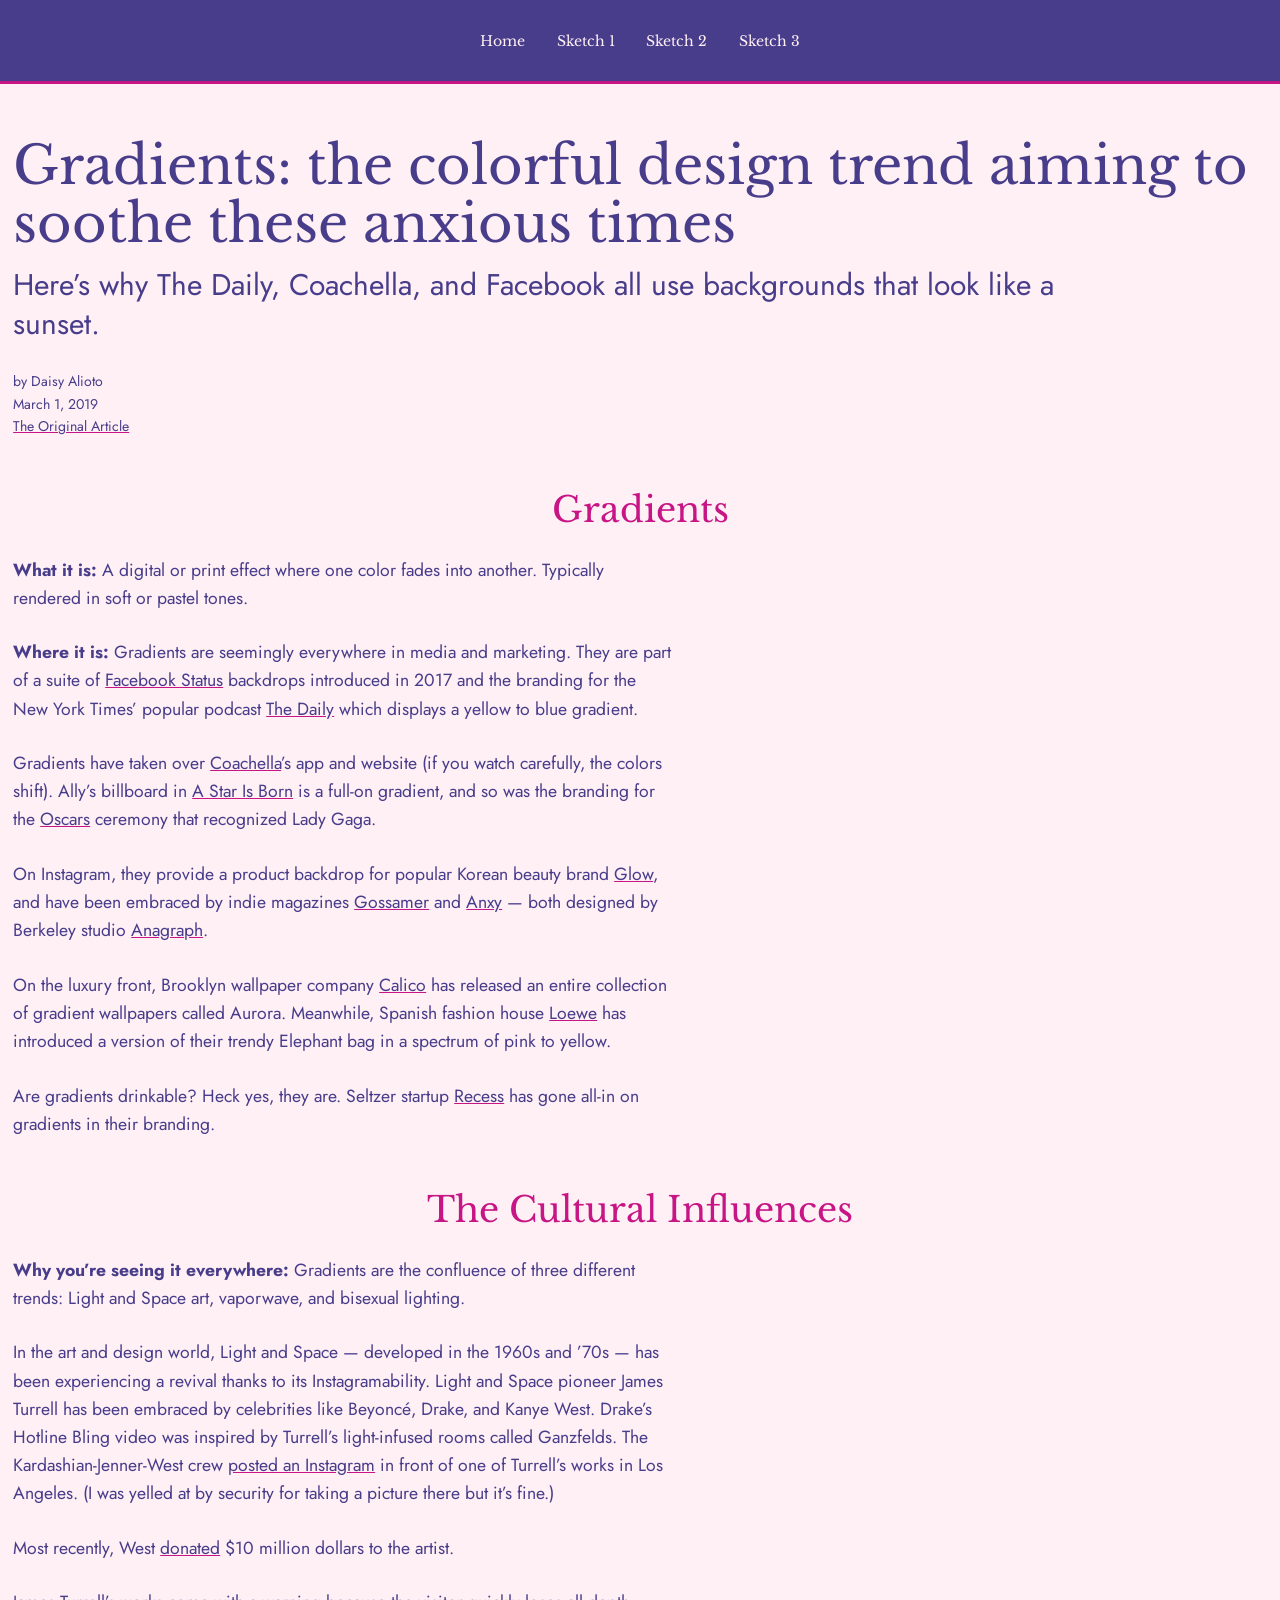
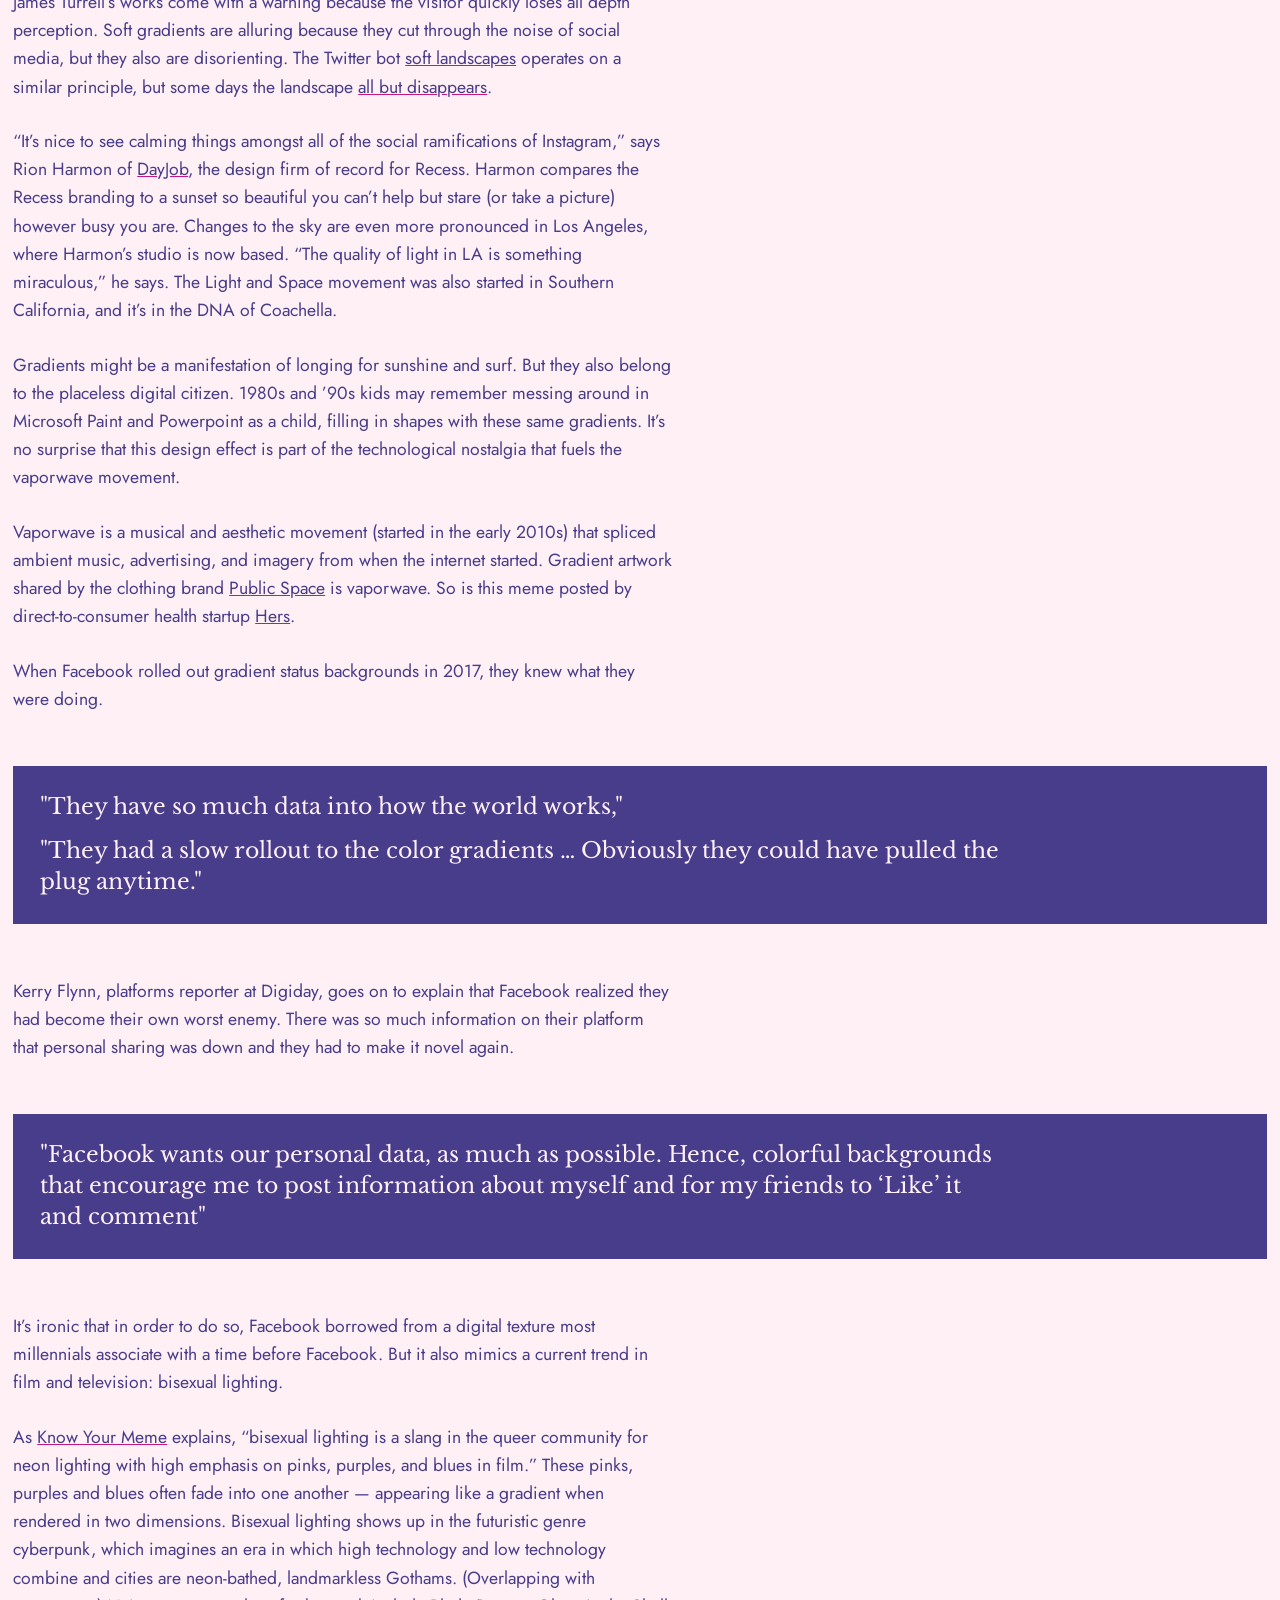
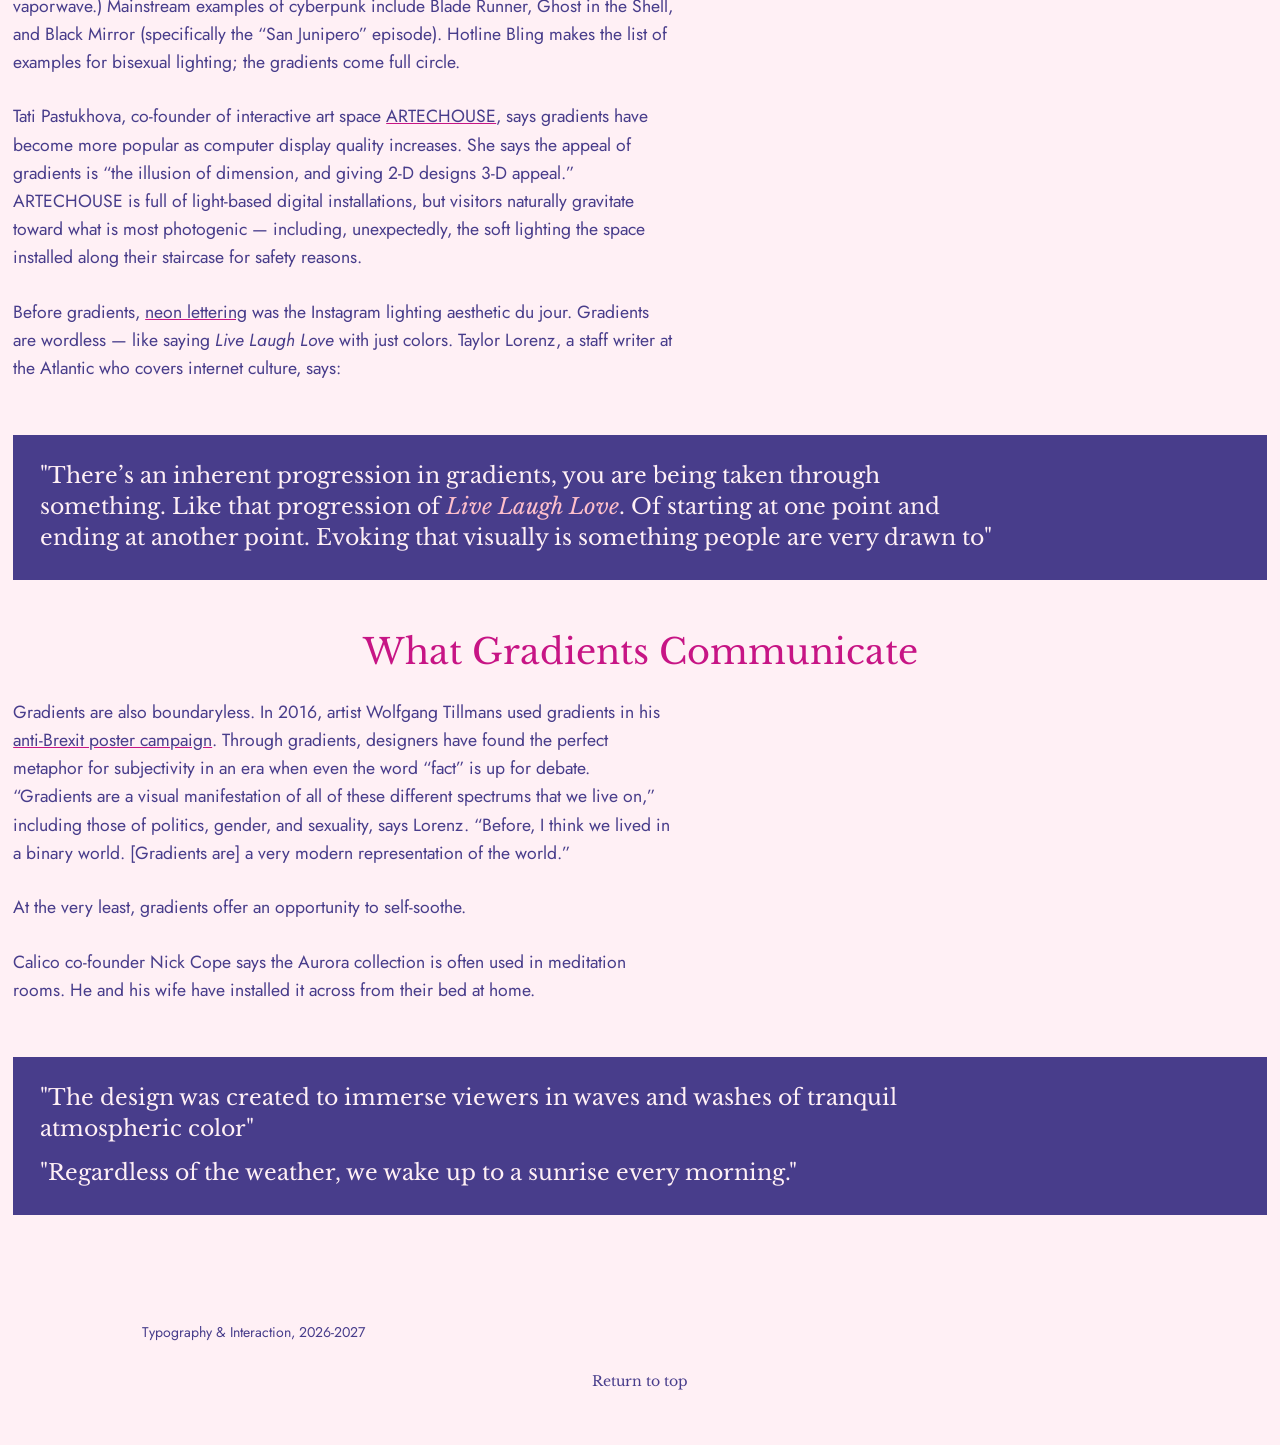
==== commit e12c200d: "changing fonts and reodering" ====
--- a/direction-1/index.html
+++ b/direction-1/index.html
@@ -31,11 +31,11 @@
 			<article id="gradients">
 				<header>
 					<hgroup>
-						<a href="https://www.vox.com/the-goods/2019/3/1/18241592/gradients-facebook-coachella-daily-fading-pastel-design-trend" class="button">The Original Article</a>
 						<h1>Gradients: the colorful design trend aiming to soothe these anxious times</h1>
 						<p class="subtitle">Here’s why The Daily, Coachella, and Facebook all use backgrounds that look like a sunset.</p>
 						<p>by Daisy Alioto</p>
 						<time datetime="2019-03-01">March 1, 2019</time>
+						<p class="source"><a href="https://www.vox.com/the-goods/2019/3/1/18241592/gradients-facebook-coachella-daily-fading-pastel-design-trend">The Original Article</a></p>
 					</hgroup>
 				</header>
 
--- a/direction-1/style.css
+++ b/direction-1/style.css
@@ -1,16 +1,16 @@
-@import url('https://fonts.googleapis.com/css2?family=Fraunces:ital,opsz,wght@0,9..144,100..900;1,9..144,100..900&family=Literata:ital,opsz,wght@0,7..72,300..700;1,7..72,300..700&display=swap');
-
+@import url('https://fonts.googleapis.com/css2?family=Libre+Baskerville:ital,wght@0,400;0,700;1,400&family=Jost:ital,wght@0,300..700;1,300..700&display=swap');
 :root {
 /* Text sizes, all built from the body size */
 	--text-body: 1.1rem;
 	--text-sm: calc(var(--text-body) * 0.8);
 	--text-md: calc(var(--text-body) * 1.25);
 	--text-lg: calc(var(--text-body) * 1.5);
+	--text-xl: calc(var(--text-body) * 1.7);
 	--text-h2: calc(var(--text-body) * 2);
-	--text-h1: calc(var(--text-body) * 3.5);
+	--text-h1: calc(var(--text-body) * 3);
 
 /* Spacing, built from one line of body text */
-	--space-xs: calc(var(--space-md) / 4);
+	--space-xs: calc(var(--space-md) / 8);
 	--space-sm: calc(var(--space-md) / 2);
 	--space-md: calc(var(--text-body) * 1.5);
 	--space-lg: calc(var(--space-md) * 2);
@@ -23,8 +23,8 @@
 	--color-soft: pink;
 
 /* Fonts */
-	--font-heading: "Fraunces", serif;
-	--font-body: "Literata", serif;
+	--font-heading: "Libre Baskerville", serif;
+	--font-body: "Jost", sans-serif;
 
 /* Widths */
 	--text-width: 60ch;
@@ -56,11 +56,10 @@
 	font-weight: 300;
 }
 
-/* Section headings in italic and pink so they feel like chapter markers and not a second title */
+/* Section headings in pink so they feel like chapter markers and not a second title */
 h2 {
 	font-size: var(--text-h2);
 	font-weight: 300;
-	font-style: italic;
 	color: var(--color-accent);
 	text-align: center;
 	margin-block-start: var(--space-lg);
@@ -78,6 +77,11 @@
 	color: var(--color-main);
 	text-decoration: underline;
 	text-decoration-color: var(--color-accent);
+
+/* Lighter version of the text colour on hover like a fading sunset/ gradient */
+	&:hover {
+		color: slateblue;
+}
 }
 
 /* Emphasis */
@@ -107,6 +111,7 @@
 	padding-block: var(--space-md);
 	padding-inline: var(--space-sm);
 	margin-block-end: var(--space-lg);
+	border-block-end: var(--space-xs) solid var(--color-accent);
 
 	ul {
 		list-style: none;
@@ -122,7 +127,7 @@
 		color: var(--color-bg);
 
 		&:hover {
-			color: var(--color-soft);
+			color: var(--color-accent);
 		}
 	}
 }
@@ -140,7 +145,7 @@
 	}
 
 	.subtitle {
-		font-size: var(--text-lg);
+		font-size: var(--text-xl);
 		line-height: 1.3;
 		margin-block-start: var(--space-sm);
 		margin-block-end: var(--space-md);
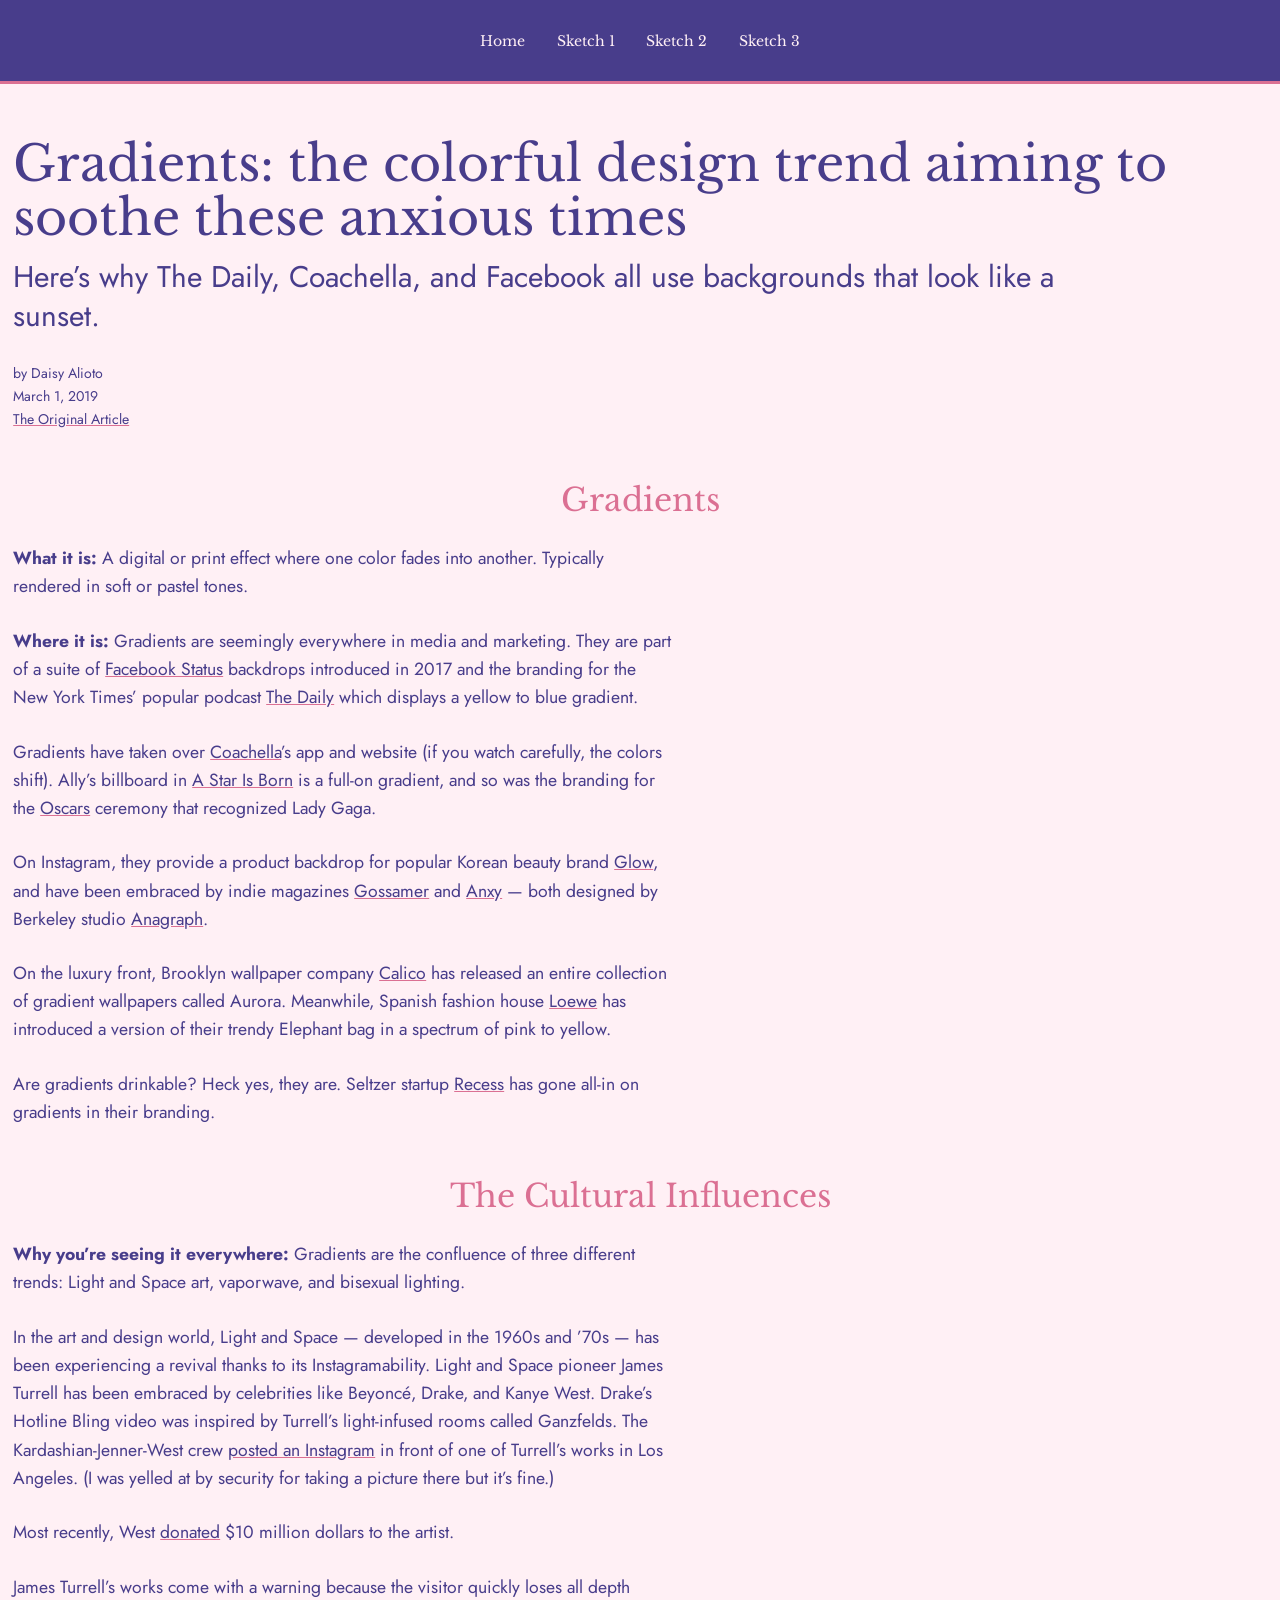
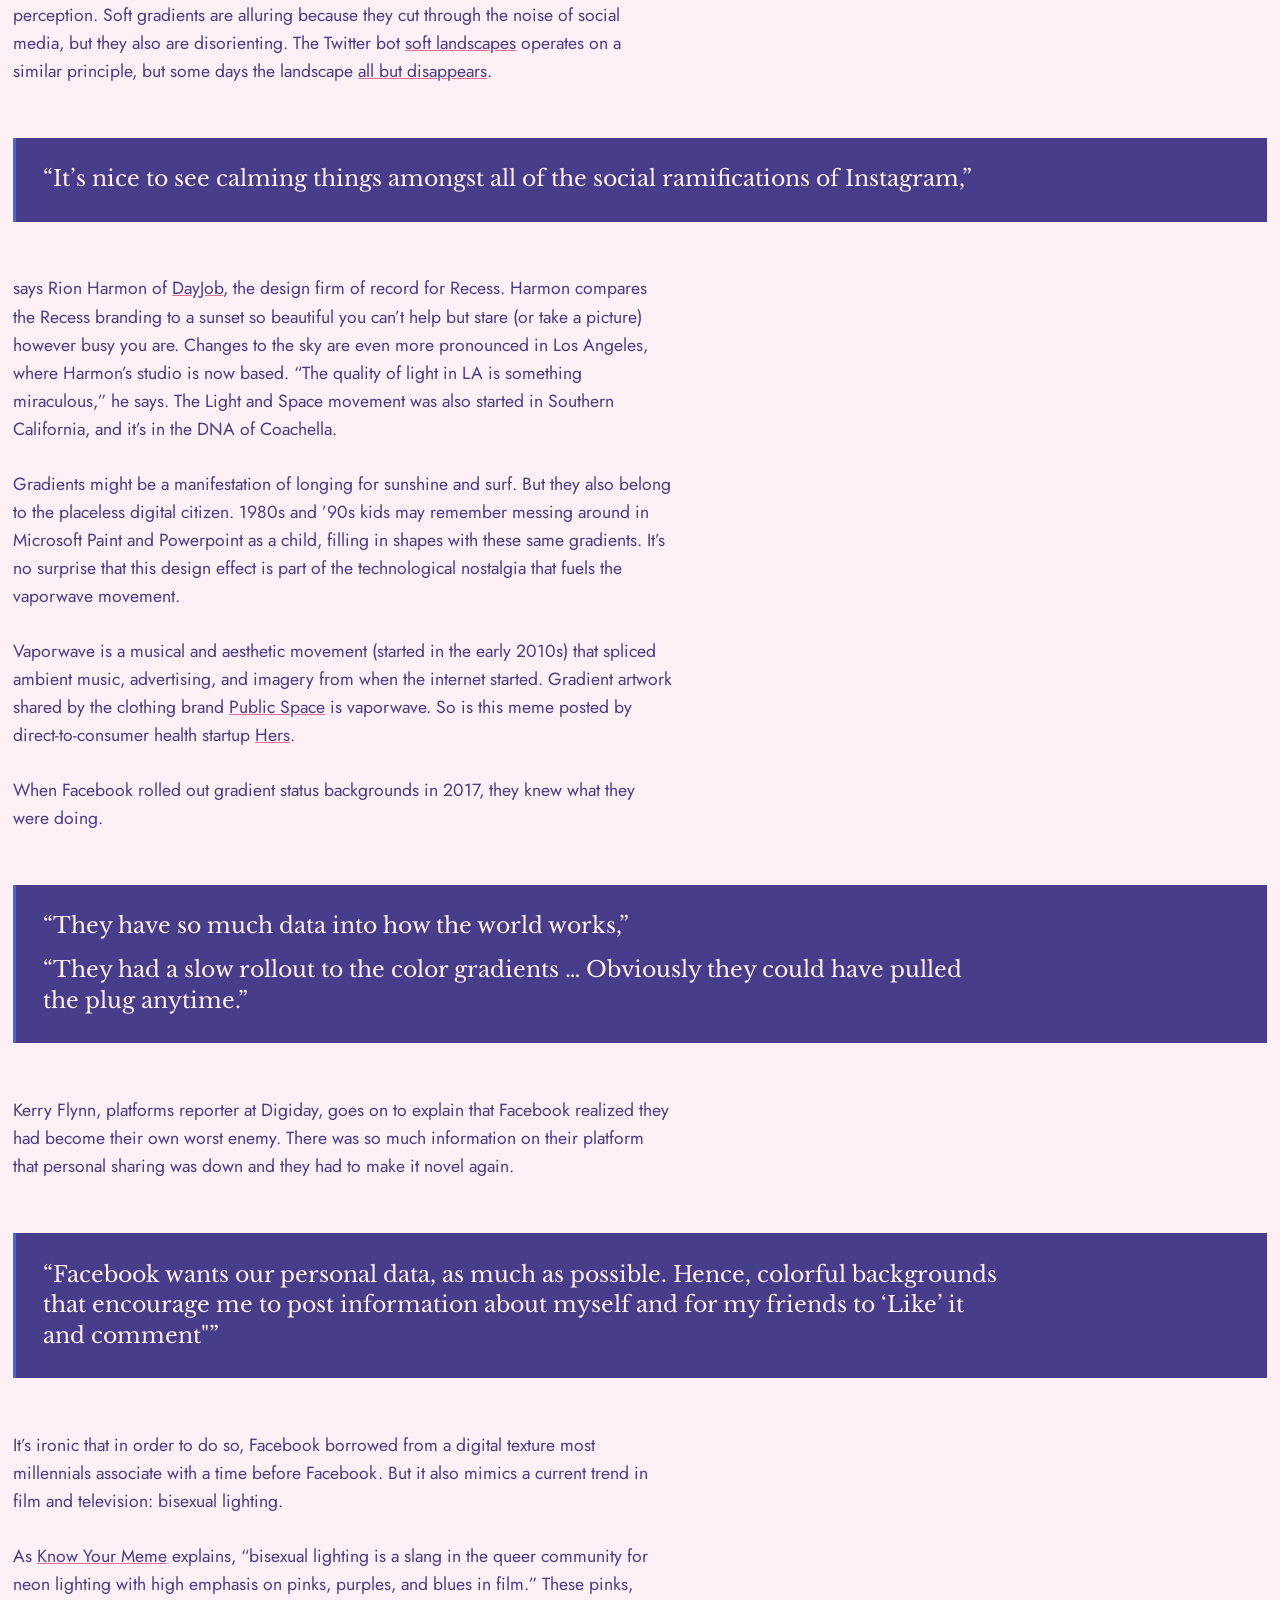
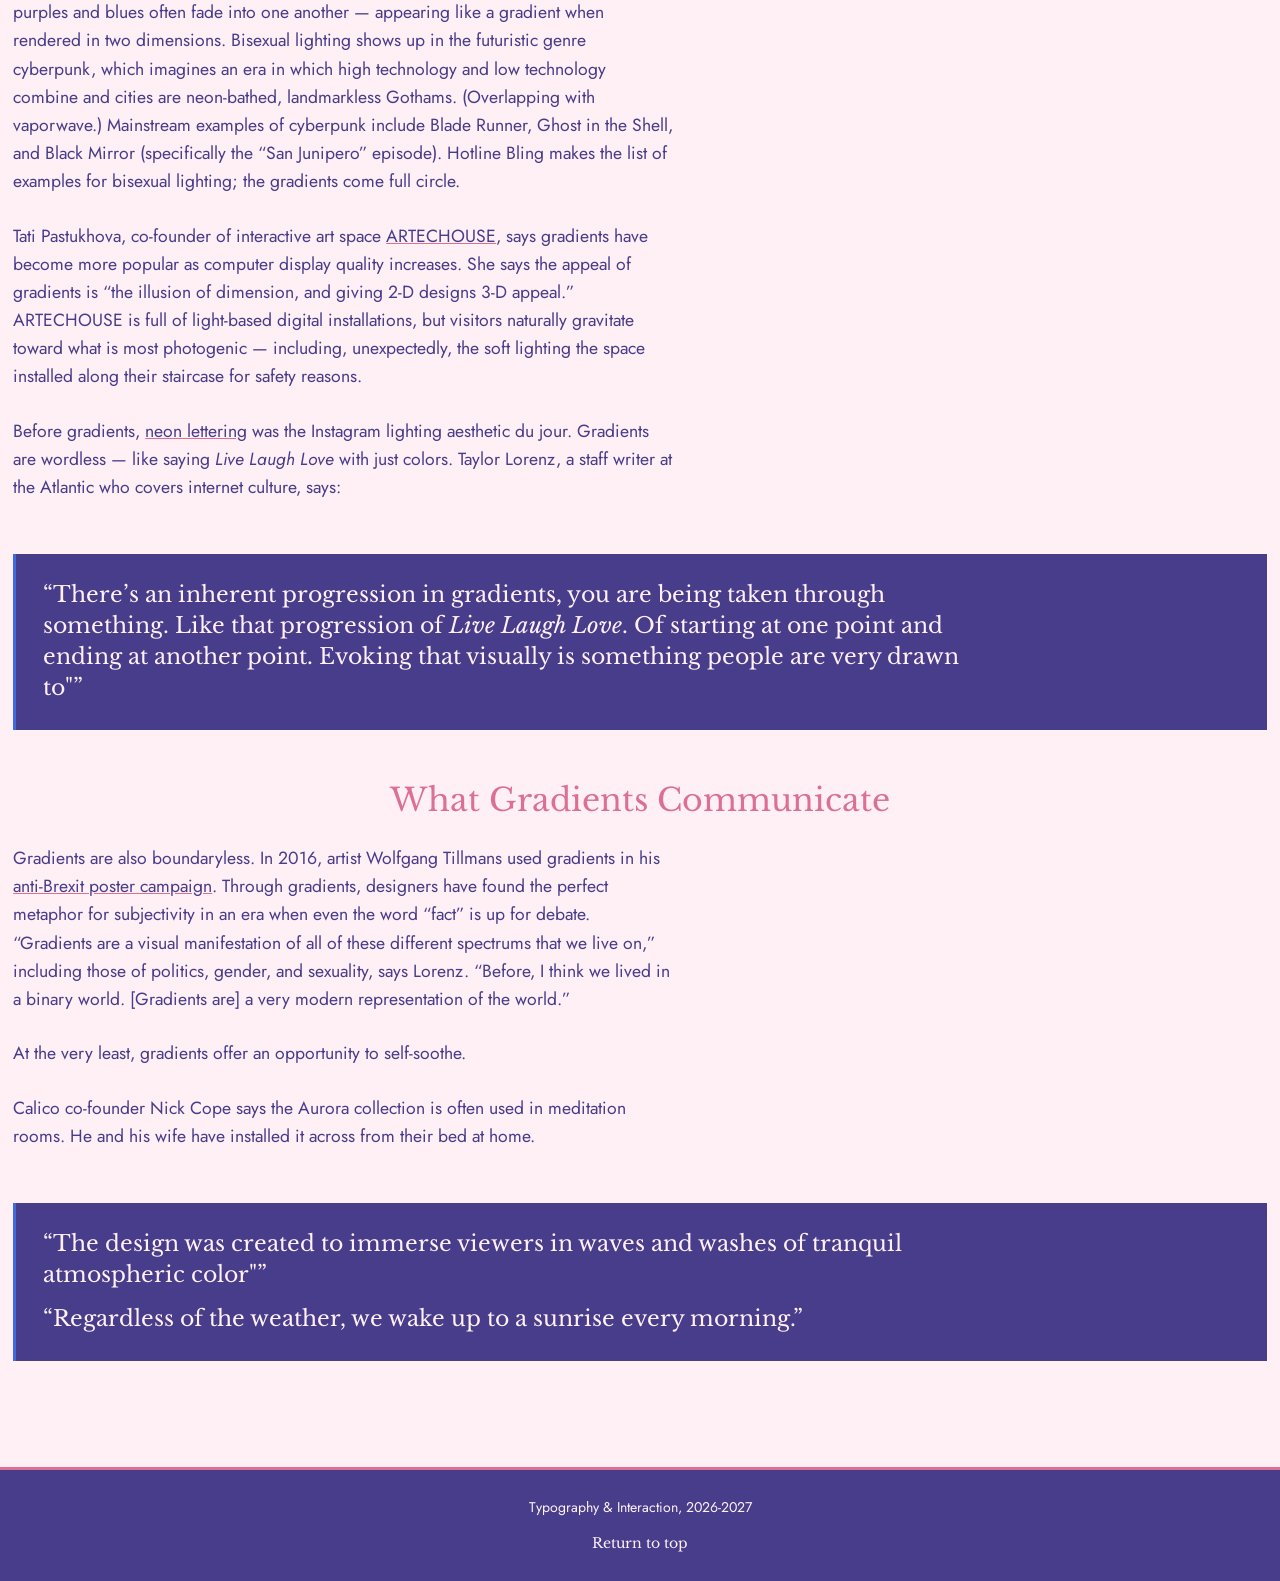
==== commit 4feccefd: "fixing html and then building out dir 2 style" ====
--- a/direction-1/index.html
+++ b/direction-1/index.html
@@ -67,7 +67,10 @@
 
 					<p>James Turrell’s works come with a warning because the visitor quickly loses all depth perception. Soft gradients are alluring because they cut through the noise of social media, but they also are disorienting. The Twitter bot <a href="https://twitter.com/softlandscapes">soft landscapes</a> operates on a similar principle, but some days the landscape <a href="https://twitter.com/softlandscapes/status/1095486321475362819">all but disappears</a>.</p>
 
-					<p><q>It’s nice to see calming things amongst all of the social ramifications of Instagram,</q> says Rion Harmon of <a href="https://dayjob.work/">DayJob</a>, the design firm of record for Recess. Harmon compares the Recess branding to a sunset so beautiful you can’t help but stare (or take a picture) however busy you are. Changes to the sky are even more pronounced in Los Angeles, where Harmon’s studio is now based. <q>The quality of light in LA is something miraculous,</q> he says. The Light and Space movement was also started in Southern California, and it’s in the DNA of Coachella.</p>
+					<blockquote>
+						<p><q>It’s nice to see calming things amongst all of the social ramifications of Instagram,</q></p>
+					</blockquote>
+					<p>says Rion Harmon of <a href="https://dayjob.work/">DayJob</a>, the design firm of record for Recess. Harmon compares the Recess branding to a sunset so beautiful you can’t help but stare (or take a picture) however busy you are. Changes to the sky are even more pronounced in Los Angeles, where Harmon’s studio is now based. <q>The quality of light in LA is something miraculous,</q> he says. The Light and Space movement was also started in Southern California, and it’s in the DNA of Coachella.</p>
 
 					<p>Gradients might be a manifestation of longing for sunshine and surf. But they also belong to the placeless digital citizen. 1980s and ’90s kids may remember messing around in Microsoft Paint and Powerpoint as a child, filling in shapes with these same gradients. It’s no surprise that this design effect is part of the technological nostalgia that fuels the vaporwave movement.</p>
 
@@ -76,14 +79,14 @@
 					<p>When Facebook rolled out gradient status backgrounds in 2017, they knew what they were doing.</p>
 
 					<blockquote>
-						<p>"They have so much data into how the world works,"</p>
-						<p>"They had a slow rollout to the color gradients … Obviously they could have pulled the plug anytime."</p>
+						<p><q>They have so much data into how the world works,</q></p>
+						<p><q>They had a slow rollout to the color gradients … Obviously they could have pulled the plug anytime.</q></p>
 					</blockquote>
 
 					<p>Kerry Flynn, platforms reporter at Digiday, goes on to explain that Facebook realized they had become their own worst enemy. There was so much information on their platform that personal sharing was down and they had to make it novel again.</p>
 
 					<blockquote>
-						<p>"Facebook wants our personal data, as much as possible. Hence, colorful backgrounds that encourage me to post information about myself and for my friends to ‘Like’ it and comment"</p>
+						<p><q>Facebook wants our personal data, as much as possible. Hence, colorful backgrounds that encourage me to post information about myself and for my friends to ‘Like’ it and comment"</q></p>
 					</blockquote>
 
 					<p>It’s ironic that in order to do so, Facebook borrowed from a digital texture most millennials associate with a time before Facebook. But it also mimics a current trend in film and television: bisexual lighting.</p>
@@ -95,7 +98,7 @@
 					<p>Before gradients, <a href="https://www.nytimes.com/2017/10/13/style/neon-is-back.html">neon lettering</a> was the Instagram lighting aesthetic du jour. Gradients are wordless — like saying <em>Live Laugh Love</em> with just colors. Taylor Lorenz, a staff writer at the Atlantic who covers internet culture, says:</p>
 
 					<blockquote>
-					<p>"There’s an inherent progression in gradients, you are being taken through something. Like that progression of <em>Live Laugh Love</em>. Of starting at one point and ending at another point. Evoking that visually is something people are very drawn to"</p>
+					<p><q>There’s an inherent progression in gradients, you are being taken through something. Like that progression of <em>Live Laugh Love</em>. Of starting at one point and ending at another point. Evoking that visually is something people are very drawn to"</q></p>
 					</blockquote>
 				</section>
 
@@ -109,8 +112,8 @@
 					<p>Calico co-founder Nick Cope says the Aurora collection is often used in meditation rooms. He and his wife have installed it across from their bed at home.</p>
 
 					<blockquote>
-						<p>"The design was created to immerse viewers in waves and washes of tranquil atmospheric color"</p>
-						<p>"Regardless of the weather, we wake up to a sunrise every morning."</p>
+						<p><q>The design was created to immerse viewers in waves and washes of tranquil atmospheric color"</q></p>
+						<p><q>Regardless of the weather, we wake up to a sunrise every morning.</q></p>
 					</blockquote>
 				</section>
 			</article>
--- a/direction-1/style.css
+++ b/direction-1/style.css
@@ -6,8 +6,8 @@
 	--text-md: calc(var(--text-body) * 1.25);
 	--text-lg: calc(var(--text-body) * 1.5);
 	--text-xl: calc(var(--text-body) * 1.7);
-	--text-h2: calc(var(--text-body) * 2);
-	--text-h1: calc(var(--text-body) * 3);
+	--text-h2: calc(var(--text-body) * 1.8);
+	--text-h1: calc(var(--text-body) * 2.8);
 
 /* Spacing, built from one line of body text */
 	--space-xs: calc(var(--space-md) / 8);
@@ -19,8 +19,7 @@
 /* Colours: pinks, purples and blues to reference the bisexual lighting in the article */
 	--color-bg: lavenderblush;
 	--color-main: darkslateblue;
-	--color-accent: mediumvioletred;
-	--color-soft: pink;
+	--color-accent: palevioletred;
 
 /* Fonts */
 	--font-heading: "Libre Baskerville", serif;
@@ -35,7 +34,6 @@
 	font-size: var(--text-body);
 	color: var(--color-main);
 	background-color: var(--color-bg);
-	padding-block-end: var(--space-lg);
 	line-height: 1.6;
 }
 
@@ -162,6 +160,7 @@
 	background-color: var(--color-main);
 	padding: var(--space-md);
 	margin-block: var(--space-lg);
+	border-inline-start: var(--space-xs) solid royalblue;
 
 	p {
 		margin-block-end: var(--space-sm);
@@ -171,16 +170,28 @@
 	p:last-child {
 		margin-block-end: 0;
 	}
-
-	/* Pink italics to tie back to the pink in the palette */
-	em {
-		color: var(--color-soft);
-	}
 }
 
 /* Footer */
 footer {
+	text-align: center;
+	font-size: var(--text-sm);
+	color: var(--color-bg);
+	background-color: var(--color-main);
+	padding-block: var(--space-md);
 	margin-block-start: var(--space-xl);
-	font-size: var(--text-sm);
-	text-align: center;
+	border-block-start: var(--space-xs) solid var(--color-accent);
+
+	p {
+		max-inline-size: none;
+		margin-block-end: var(--space-sm);
+	}
+
+	a {
+		color: var(--color-bg);
+
+		&:hover {
+			color: var(--color-soft);
+		}
+	}
 }
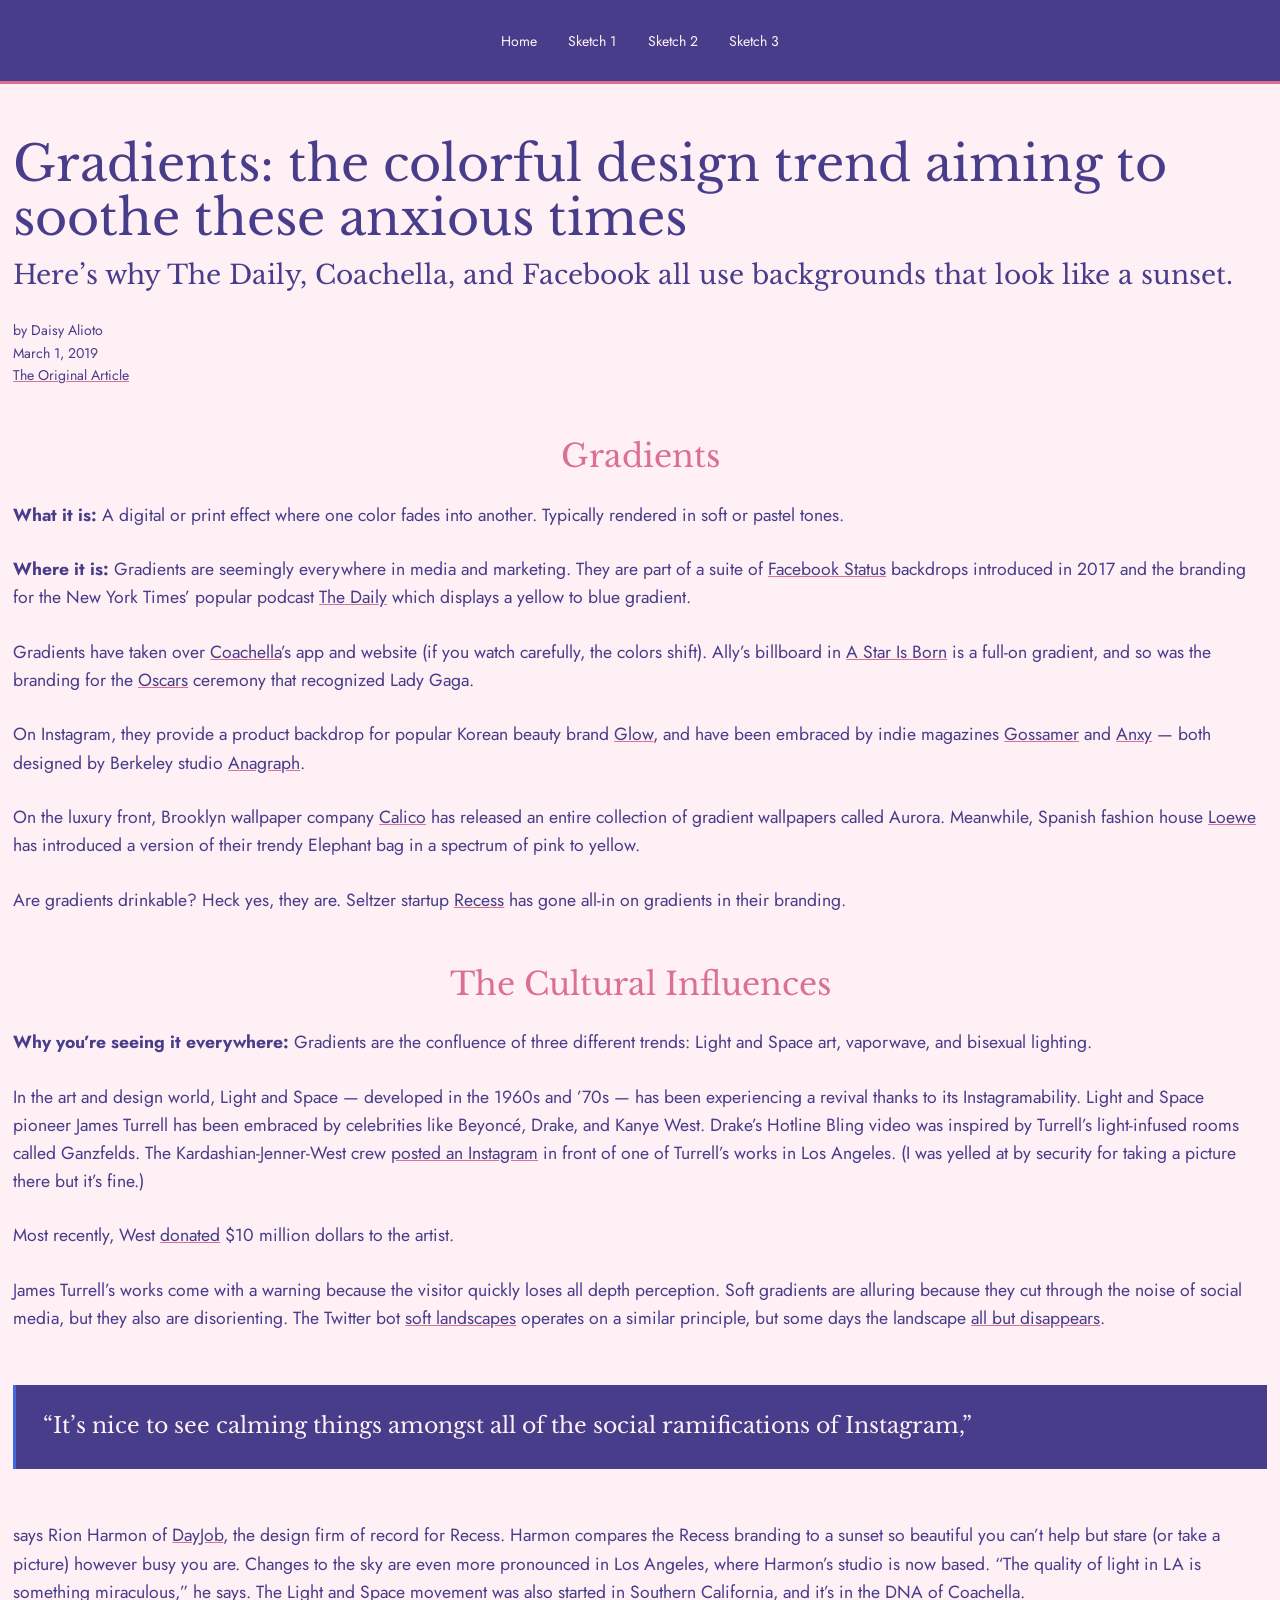
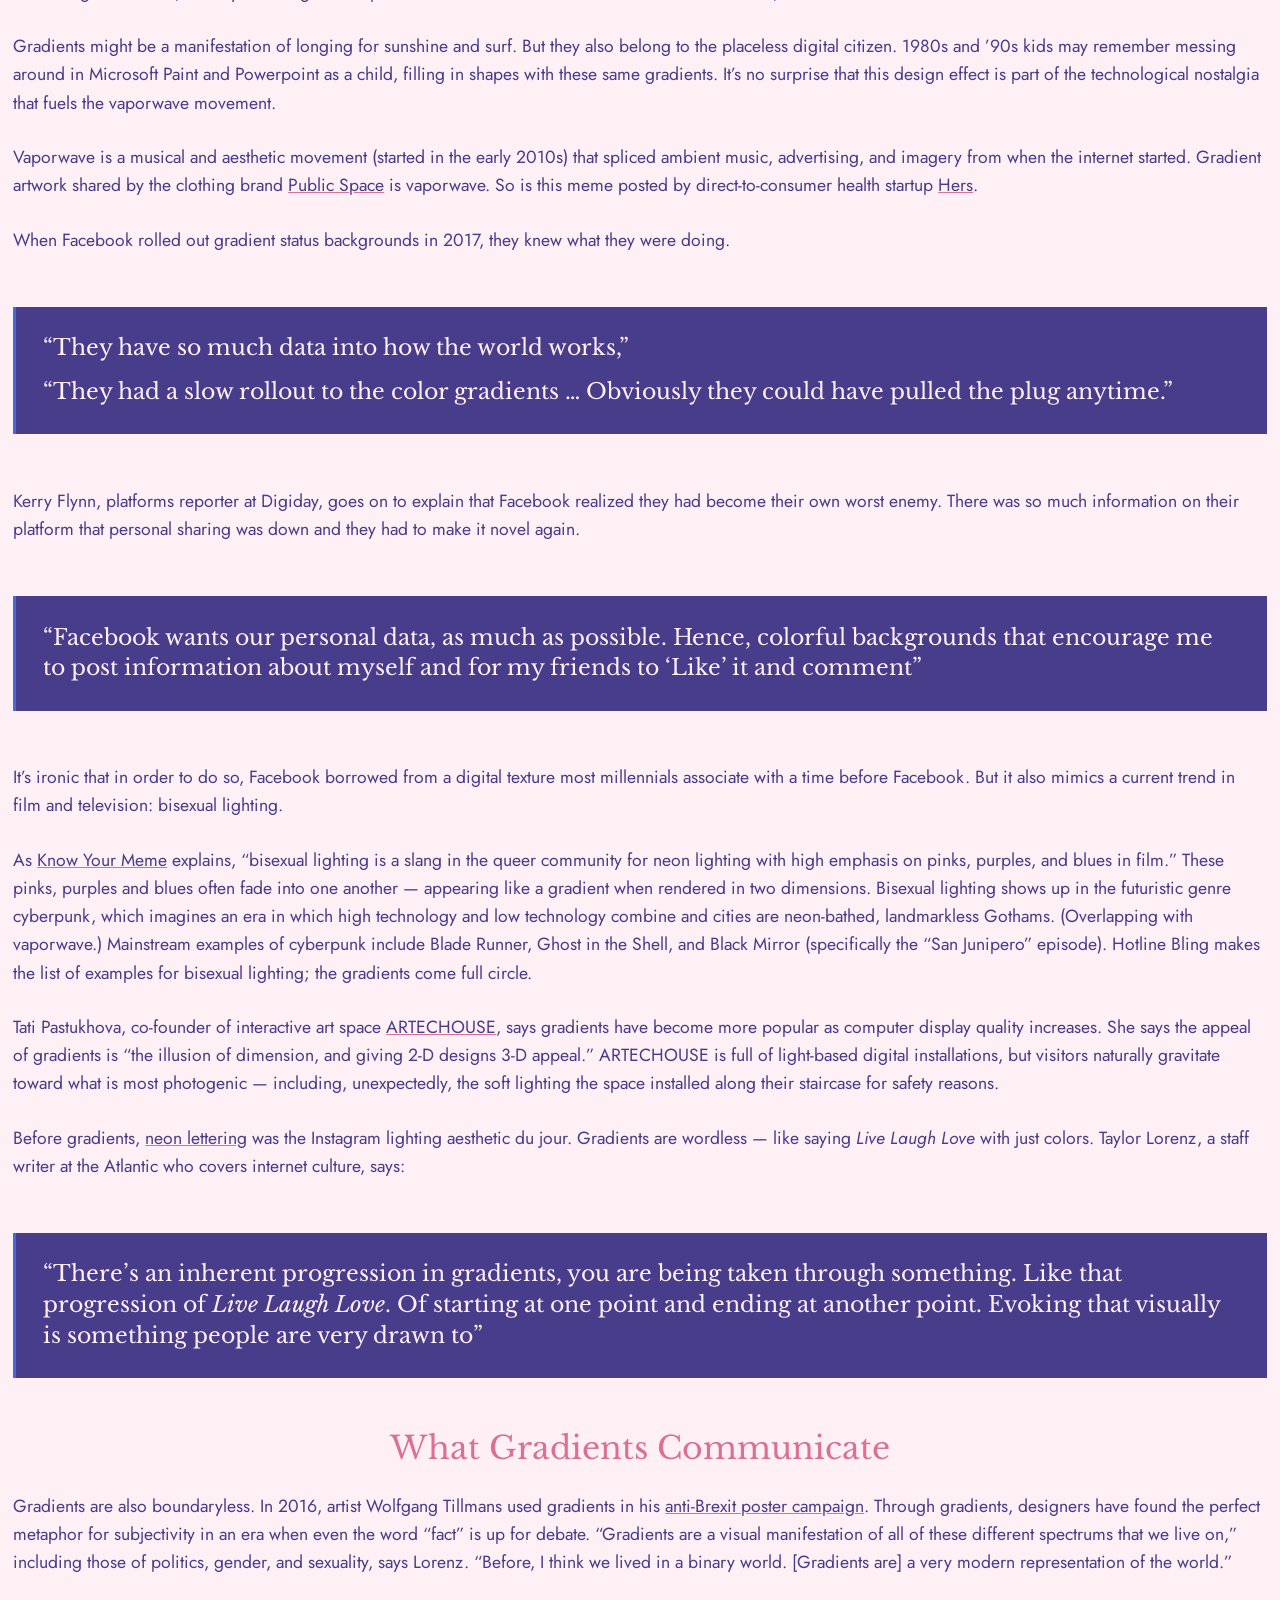
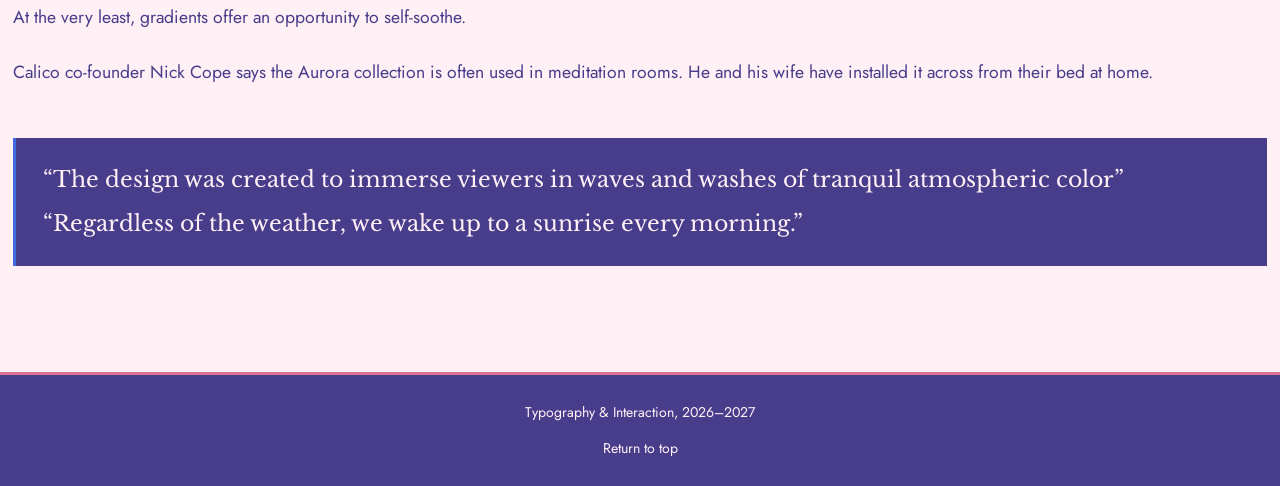
==== commit 6b3e2482: "adding nobr" ====
--- a/direction-1/index.html
+++ b/direction-1/index.html
@@ -1,6 +1,7 @@
 <!DOCTYPE html>
-<html>
+<html lang="en">
 	<head>
+		<meta charset="utf-8">
 		<meta name="viewport" content="width=device-width, initial-scale=1">
 		<title>Binding</title>
 		<link href="../styles/reset.css" rel="stylesheet">
@@ -32,97 +33,98 @@
 				<header>
 					<hgroup>
 						<h1>Gradients: the colorful design trend aiming to soothe these anxious times</h1>
-						<p class="subtitle">Here’s why The Daily, Coachella, and Facebook all use backgrounds that look like a sunset.</p>
-						<p>by Daisy Alioto</p>
-						<time datetime="2019-03-01">March 1, 2019</time>
-						<p class="source"><a href="https://www.vox.com/the-goods/2019/3/1/18241592/gradients-facebook-coachella-daily-fading-pastel-design-trend">The Original Article</a></p>
+						<p class="subtitle">Here’s why The Daily, Coachella, and Facebook all use backgrounds that look like <nobr>a sunset.</nobr></p>
 					</hgroup>
+					<p>by Daisy Alioto</p>
+					<time datetime="2019-03-01">March 1, 2019</time>
+					<p class="source"><a href="https://www.vox.com/the-goods/2019/3/1/18241592/gradients-facebook-coachella-daily-fading-pastel-design-trend">The Original Article</a></p>
 				</header>
 
+				<!-- nobr on the last words of each paragraph keeps them together to avoid orphans -->
 				<section>
 					<h2>Gradients</h2>
 
-					<p><strong>What it is:</strong> A digital or print effect where one color fades into another. Typically rendered in soft or pastel tones.</p>
+					<p><strong>What it is:</strong> A digital or print effect where one color fades into another. Typically rendered in soft or <nobr>pastel tones.</nobr></p>
 
-					<p><strong>Where it is:</strong> Gradients are seemingly everywhere in media and marketing. They are part of a suite of <a href="https://mashable.com/2017/03/31/facebook-color-statuses/#B10PP5QhZqqm">Facebook Status</a> backdrops introduced in 2017 and the branding for the New York Times’ popular podcast <a href="https://www.nytimes.com/column/the-daily">The Daily</a> which displays a yellow to blue gradient.</p>
+					<p><strong>Where it is:</strong> Gradients are seemingly everywhere in media and marketing. They are part of a suite of <a href="https://mashable.com/2017/03/31/facebook-color-statuses/#B10PP5QhZqqm">Facebook Status</a> backdrops introduced in 2017 and the branding for the New York Times’ popular podcast <a href="https://www.nytimes.com/column/the-daily">The Daily</a> which displays a yellow to <nobr>blue gradient.</nobr></p>
 
-					<p>Gradients have taken over <a href="https://www.coachella.com/">Coachella</a>’s app and website (if you watch carefully, the colors shift). Ally’s billboard in <a href="https://www.indiewire.com/2019/01/ally-billboard-los-angeles-a-star-is-born-gaga-1202032275/">A Star Is Born</a> is a full-on gradient, and so was the branding for the <a href="https://www.newscaststudio.com/2019/02/25/oscars-2019-key-art-design/">Oscars</a> ceremony that recognized Lady Gaga.</p>
+					<p>Gradients have taken over <a href="https://www.coachella.com/">Coachella</a>’s app and website (if you watch carefully, the colors shift). Ally’s billboard in <a href="https://www.indiewire.com/2019/01/ally-billboard-los-angeles-a-star-is-born-gaga-1202032275/">A Star Is Born</a> is a full-on gradient, and so was the branding for the <a href="https://www.newscaststudio.com/2019/02/25/oscars-2019-key-art-design/">Oscars</a> ceremony that recognized <nobr>Lady Gaga.</nobr></p>
 
-					<p>On Instagram, they provide a product backdrop for popular Korean beauty brand <a href="https://www.instagram.com/p/BsgJmzkAnZ7/">Glow</a>, and have been embraced by indie magazines <a href="https://www.instagram.com/p/BhDRYOFF7KU/">Gossamer</a> and <a href="https://www.instagram.com/p/Br6GJIuBA8M/">Anxy</a> — both designed by Berkeley studio <a href="https://www.anagraph.com/">Anagraph</a>.</p>
+					<p>On Instagram, they provide a product backdrop for popular Korean beauty brand <a href="https://www.instagram.com/p/BsgJmzkAnZ7/">Glow</a>, and have been embraced by indie magazines <a href="https://www.instagram.com/p/BhDRYOFF7KU/">Gossamer</a> and <a href="https://www.instagram.com/p/Br6GJIuBA8M/">Anxy</a> — both designed by Berkeley <nobr>studio <a href="https://www.anagraph.com/">Anagraph</a>.</nobr></p>
 
-					<p>On the luxury front, Brooklyn wallpaper company <a href="https://calicowallpaper.com/collection/aurora/">Calico</a> has released an entire collection of gradient wallpapers called Aurora. Meanwhile, Spanish fashion house <a href="https://www.loewe.com/usa/en/women/bags/elephant-spray-mini-bag/199.12YM93-9074.html?cgid=w_bags#iscroll=1">Loewe</a>  has introduced a version of their trendy Elephant bag in a spectrum of pink to yellow.</p>
+					<p>On the luxury front, Brooklyn wallpaper company <a href="https://calicowallpaper.com/collection/aurora/">Calico</a> has released an entire collection of gradient wallpapers called Aurora. Meanwhile, Spanish fashion house <a href="https://www.loewe.com/usa/en/women/bags/elephant-spray-mini-bag/199.12YM93-9074.html?cgid=w_bags#iscroll=1">Loewe</a> has introduced a version of their trendy Elephant bag in a spectrum of pink <nobr>to yellow.</nobr></p>
 
-					<p>Are gradients drinkable? Heck yes, they are. Seltzer startup <a href="https://www.takearecess.com/">Recess</a>  has gone all-in on gradients in their branding.</p>
-
+					<p>Are gradients drinkable? Heck yes, they are. Seltzer startup <a href="https://www.takearecess.com/">Recess</a> has gone all-in on gradients in <nobr>their branding.</nobr></p>
 				</section>
 
 				<section>
 					<h2>The Cultural Influences</h2>
 
-					<p><strong>Why you’re seeing it everywhere:</strong> Gradients are the confluence of three different trends: Light and Space art, vaporwave, and bisexual lighting.</p>
+					<p><strong>Why you’re seeing it everywhere:</strong> Gradients are the confluence of three different trends: Light and Space art, vaporwave, and <nobr>bisexual lighting.</nobr></p>
 
-					<p>In the art and design world, Light and Space — developed in the 1960s and ’70s — has been experiencing a revival thanks to its Instagramability. Light and Space pioneer James Turrell has been embraced by celebrities like Beyoncé, Drake, and Kanye West. Drake’s Hotline Bling video was inspired by Turrell’s light-infused rooms called Ganzfelds. The Kardashian-Jenner-West crew <a href="https://www.instagram.com/p/BDvhvleG-DA/">posted an Instagram</a> in front of one of Turrell’s works in Los Angeles. (I was yelled at by security for taking a picture there but it’s fine.)</p>
+					<p>In the art and design world, Light and Space — developed in the 1960s and ’70s — has been experiencing a revival thanks to its Instagramability. Light and Space pioneer James Turrell has been embraced by celebrities like Beyoncé, Drake, and Kanye West. Drake’s Hotline Bling video was inspired by Turrell’s light-infused rooms called Ganzfelds. The Kardashian-Jenner-West crew <a href="https://www.instagram.com/p/BDvhvleG-DA/">posted an Instagram</a> in front of one of Turrell’s works in Los Angeles. (I was yelled at by security for taking a picture there but <nobr>it’s fine.)</nobr></p>
 
-					<p>Most recently, West <a href="https://www.dazeddigital.com/art-photography/article/42951/1/artist-james-turrell-reasons-beyonce-drake-kanye-loves-roden-crater-project">donated</a> $10 million dollars to the artist.</p>
+					<p>Most recently, West <a href="https://www.dazeddigital.com/art-photography/article/42951/1/artist-james-turrell-reasons-beyonce-drake-kanye-loves-roden-crater-project">donated</a> $10 million dollars to <nobr>the artist.</nobr></p>
 
-					<p>James Turrell’s works come with a warning because the visitor quickly loses all depth perception. Soft gradients are alluring because they cut through the noise of social media, but they also are disorienting. The Twitter bot <a href="https://twitter.com/softlandscapes">soft landscapes</a> operates on a similar principle, but some days the landscape <a href="https://twitter.com/softlandscapes/status/1095486321475362819">all but disappears</a>.</p>
+					<p>James Turrell’s works come with a warning because the visitor quickly loses all depth perception. Soft gradients are alluring because they cut through the noise of social media, but they also are disorienting. The Twitter bot <a href="https://twitter.com/softlandscapes">soft landscapes</a> operates on a similar principle, but some days the landscape <a href="https://twitter.com/softlandscapes/status/1095486321475362819">all but <nobr>disappears</nobr></a>.</p>
 
 					<blockquote>
-						<p><q>It’s nice to see calming things amongst all of the social ramifications of Instagram,</q></p>
+						<p><q>It’s nice to see calming things amongst all of the social ramifications <nobr>of Instagram,</nobr></q></p>
 					</blockquote>
-					<p>says Rion Harmon of <a href="https://dayjob.work/">DayJob</a>, the design firm of record for Recess. Harmon compares the Recess branding to a sunset so beautiful you can’t help but stare (or take a picture) however busy you are. Changes to the sky are even more pronounced in Los Angeles, where Harmon’s studio is now based. <q>The quality of light in LA is something miraculous,</q> he says. The Light and Space movement was also started in Southern California, and it’s in the DNA of Coachella.</p>
 
-					<p>Gradients might be a manifestation of longing for sunshine and surf. But they also belong to the placeless digital citizen. 1980s and ’90s kids may remember messing around in Microsoft Paint and Powerpoint as a child, filling in shapes with these same gradients. It’s no surprise that this design effect is part of the technological nostalgia that fuels the vaporwave movement.</p>
+					<p>says Rion Harmon of <a href="https://dayjob.work/">DayJob</a>, the design firm of record for Recess. Harmon compares the Recess branding to a sunset so beautiful you can’t help but stare (or take a picture) however busy you are. Changes to the sky are even more pronounced in Los Angeles, where Harmon’s studio is now based. <q>The quality of light in LA is something miraculous,</q> he says. The Light and Space movement was also started in Southern California, and it’s in the DNA <nobr>of Coachella.</nobr></p>
 
-					<p>Vaporwave is a musical and aesthetic movement (started in the early 2010s) that spliced ambient music, advertising, and imagery from when the internet started. Gradient artwork shared by the clothing brand <a href="https://www.instagram.com/p/Bg8gT6jgopM/">Public Space</a>  is vaporwave. So is this meme posted by direct-to-consumer health startup <a href="https://www.instagram.com/p/Bs1HJ74n02k/">Hers</a>.</p>
+					<p>Gradients might be a manifestation of longing for sunshine and surf. But they also belong to the placeless digital citizen. 1980s and ’90s kids may remember messing around in Microsoft Paint and Powerpoint as a child, filling in shapes with these same gradients. It’s no surprise that this design effect is part of the technological nostalgia that fuels the <nobr>vaporwave movement.</nobr></p>
 
-					<p>When Facebook rolled out gradient status backgrounds in 2017, they knew what they were doing.</p>
+					<p>Vaporwave is a musical and aesthetic movement (started in the early 2010s) that spliced ambient music, advertising, and imagery from when the internet started. Gradient artwork shared by the clothing brand <a href="https://www.instagram.com/p/Bg8gT6jgopM/">Public Space</a> is vaporwave. So is this meme posted by direct-to-consumer health <nobr>startup <a href="https://www.instagram.com/p/Bs1HJ74n02k/">Hers</a>.</nobr></p>
+
+					<p>When Facebook rolled out gradient status backgrounds in 2017, they knew what they <nobr>were doing.</nobr></p>
 
 					<blockquote>
 						<p><q>They have so much data into how the world works,</q></p>
-						<p><q>They had a slow rollout to the color gradients … Obviously they could have pulled the plug anytime.</q></p>
+						<p><q>They had a slow rollout to the color gradients … Obviously they could have pulled the <nobr>plug anytime.</nobr></q></p>
 					</blockquote>
 
-					<p>Kerry Flynn, platforms reporter at Digiday, goes on to explain that Facebook realized they had become their own worst enemy. There was so much information on their platform that personal sharing was down and they had to make it novel again.</p>
+					<p>Kerry Flynn, platforms reporter at Digiday, goes on to explain that Facebook realized they had become their own worst enemy. There was so much information on their platform that personal sharing was down and they had to make it <nobr>novel again.</nobr></p>
 
 					<blockquote>
-						<p><q>Facebook wants our personal data, as much as possible. Hence, colorful backgrounds that encourage me to post information about myself and for my friends to ‘Like’ it and comment"</q></p>
+						<p><q>Facebook wants our personal data, as much as possible. Hence, colorful backgrounds that encourage me to post information about myself and for my friends to ‘Like’ it <nobr>and comment</nobr></q></p>
 					</blockquote>
 
-					<p>It’s ironic that in order to do so, Facebook borrowed from a digital texture most millennials associate with a time before Facebook. But it also mimics a current trend in film and television: bisexual lighting.</p>
+					<p>It’s ironic that in order to do so, Facebook borrowed from a digital texture most millennials associate with a time before Facebook. But it also mimics a current trend in film and television: <nobr>bisexual lighting.</nobr></p>
 
-					<p>As <a href="https://knowyourmeme.com/memes/bisexual-lighting">Know Your Meme</a> explains, <q>bisexual lighting is a slang in the queer community for neon lighting with high emphasis on pinks, purples, and blues in film.</q> These pinks, purples and blues often fade into one another — appearing like a gradient when rendered in two dimensions. Bisexual lighting shows up in the futuristic genre cyberpunk, which imagines an era in which high technology and low technology combine and cities are neon-bathed, landmarkless Gothams. (Overlapping with vaporwave.) Mainstream examples of cyberpunk include Blade Runner, Ghost in the Shell, and Black Mirror (specifically the <q>San Junipero</q> episode). Hotline Bling makes the list of examples for bisexual lighting; the gradients come full circle.</p>
+					<p>As <a href="https://knowyourmeme.com/memes/bisexual-lighting">Know Your Meme</a> explains, <q>bisexual lighting is a slang in the queer community for neon lighting with high emphasis on pinks, purples, and blues in film.</q> These pinks, purples and blues often fade into one another — appearing like a gradient when rendered in two dimensions. Bisexual lighting shows up in the futuristic genre cyberpunk, which imagines an era in which high technology and low technology combine and cities are neon-bathed, landmarkless Gothams. (Overlapping with vaporwave.) Mainstream examples of cyberpunk include Blade Runner, Ghost in the Shell, and Black Mirror (specifically the <q>San Junipero</q> episode). Hotline Bling makes the list of examples for bisexual lighting; the gradients come <nobr>full circle.</nobr></p>
 
-					<p>Tati Pastukhova, co-founder of interactive art space <a href="https://www.artechouse.com/">ARTECHOUSE</a>, says gradients have become more popular as computer display quality increases. She says the appeal of gradients is <q>the illusion of dimension, and giving 2-D designs 3-D appeal.</q> ARTECHOUSE is full of light-based digital installations, but visitors naturally gravitate toward what is most photogenic — including, unexpectedly, the soft lighting the space installed along their staircase for safety reasons.</p>
+					<p>Tati Pastukhova, co-founder of interactive art space <a href="https://www.artechouse.com/">ARTECHOUSE</a>, says gradients have become more popular as computer display quality increases. She says the appeal of gradients is <q>the illusion of dimension, and giving 2-D designs 3-D appeal.</q> ARTECHOUSE is full of light-based digital installations, but visitors naturally gravitate toward what is most photogenic — including, unexpectedly, the soft lighting the space installed along their staircase for <nobr>safety reasons.</nobr></p>
 
-					<p>Before gradients, <a href="https://www.nytimes.com/2017/10/13/style/neon-is-back.html">neon lettering</a> was the Instagram lighting aesthetic du jour. Gradients are wordless — like saying <em>Live Laugh Love</em> with just colors. Taylor Lorenz, a staff writer at the Atlantic who covers internet culture, says:</p>
+					<p>Before gradients, <a href="https://www.nytimes.com/2017/10/13/style/neon-is-back.html">neon lettering</a> was the Instagram lighting aesthetic du jour. Gradients are wordless — like saying <em>Live Laugh Love</em> with just colors. Taylor Lorenz, a staff writer at the Atlantic who covers internet <nobr>culture, says:</nobr></p>
 
 					<blockquote>
-					<p><q>There’s an inherent progression in gradients, you are being taken through something. Like that progression of <em>Live Laugh Love</em>. Of starting at one point and ending at another point. Evoking that visually is something people are very drawn to"</q></p>
+						<p><q>There’s an inherent progression in gradients, you are being taken through something. Like that progression of <em>Live Laugh Love</em>. Of starting at one point and ending at another point. Evoking that visually is something people are very <nobr>drawn to</nobr></q></p>
 					</blockquote>
 				</section>
 
 				<section>
 					<h2>What Gradients Communicate</h2>
 
-					<p>Gradients are also boundaryless. In 2016, artist Wolfgang Tillmans used gradients in his <a href="https://www.dezeen.com/2016/04/26/wolfgang-tillmans-eu-referendum-posters-anti-brexit-campaign-uk-remain/">anti-Brexit poster campaign</a>. Through gradients, designers have found the perfect metaphor for subjectivity in an era when even the word <q>fact</q> is up for debate. <q>Gradients are a visual manifestation of all of these different spectrums that we live on,</q> including those of politics, gender, and sexuality, says Lorenz. <q>Before, I think we lived in a binary world. [Gradients are] a very modern representation of the world.</q></p>
+					<p>Gradients are also boundaryless. In 2016, artist Wolfgang Tillmans used gradients in his <a href="https://www.dezeen.com/2016/04/26/wolfgang-tillmans-eu-referendum-posters-anti-brexit-campaign-uk-remain/">anti-Brexit poster campaign</a>. Through gradients, designers have found the perfect metaphor for subjectivity in an era when even the word <q>fact</q> is up for debate. <q>Gradients are a visual manifestation of all of these different spectrums that we live on,</q> including those of politics, gender, and sexuality, says Lorenz. <q>Before, I think we lived in a binary world. [Gradients are] a very modern representation of <nobr>the world.</nobr></q></p>
 
-					<p>At the very least, gradients offer an opportunity to self-soothe.</p>
+					<p>At the very least, gradients offer an opportunity <nobr>to self-soothe.</nobr></p>
 
-					<p>Calico co-founder Nick Cope says the Aurora collection is often used in meditation rooms. He and his wife have installed it across from their bed at home.</p>
+					<p>Calico co-founder Nick Cope says the Aurora collection is often used in meditation rooms. He and his wife have installed it across from their bed <nobr>at home.</nobr></p>
 
 					<blockquote>
-						<p><q>The design was created to immerse viewers in waves and washes of tranquil atmospheric color"</q></p>
-						<p><q>Regardless of the weather, we wake up to a sunrise every morning.</q></p>
+						<p><q>The design was created to immerse viewers in waves and washes of tranquil <nobr>atmospheric color</nobr></q></p>
+						<p><q>Regardless of the weather, we wake up to a sunrise <nobr>every morning.</nobr></q></p>
 					</blockquote>
 				</section>
 			</article>
 		</main>
 
 		<footer>
-			<p>Typography & Interaction, 2026-2027</p>
-			<a href="#" class="button">Return to top</a>
-			<!--From Michael's example + searched to make sure it will just take user back to the top without an extra id -->
+			<p>Typography & Interaction, 2026–2027</p>
+			<!-- From Michael's example + searched to make sure it will just take user back to the top without an extra id -->
+			<a href="#">Return to top</a>
 		</footer>
 
 	</body>
--- a/direction-1/style.css
+++ b/direction-1/style.css
@@ -24,9 +24,6 @@
 /* Fonts */
 	--font-heading: "Libre Baskerville", serif;
 	--font-body: "Jost", sans-serif;
-
-/* Widths */
-	--text-width: 60ch;
 }
 
 body {
@@ -94,7 +91,7 @@
 /* Nav and footer links */
 nav a,
 footer a {
-	font-family: var(--font-heading);
+	font-family: var(--font-body);
 	font-size: var(--text-sm);
 	text-decoration: none;
 }
@@ -143,7 +140,8 @@
 	}
 
 	.subtitle {
-		font-size: var(--text-xl);
+		font-family: var(--font-heading);
+		font-size: var(--text-lg);
 		line-height: 1.3;
 		margin-block-start: var(--space-sm);
 		margin-block-end: var(--space-md);
